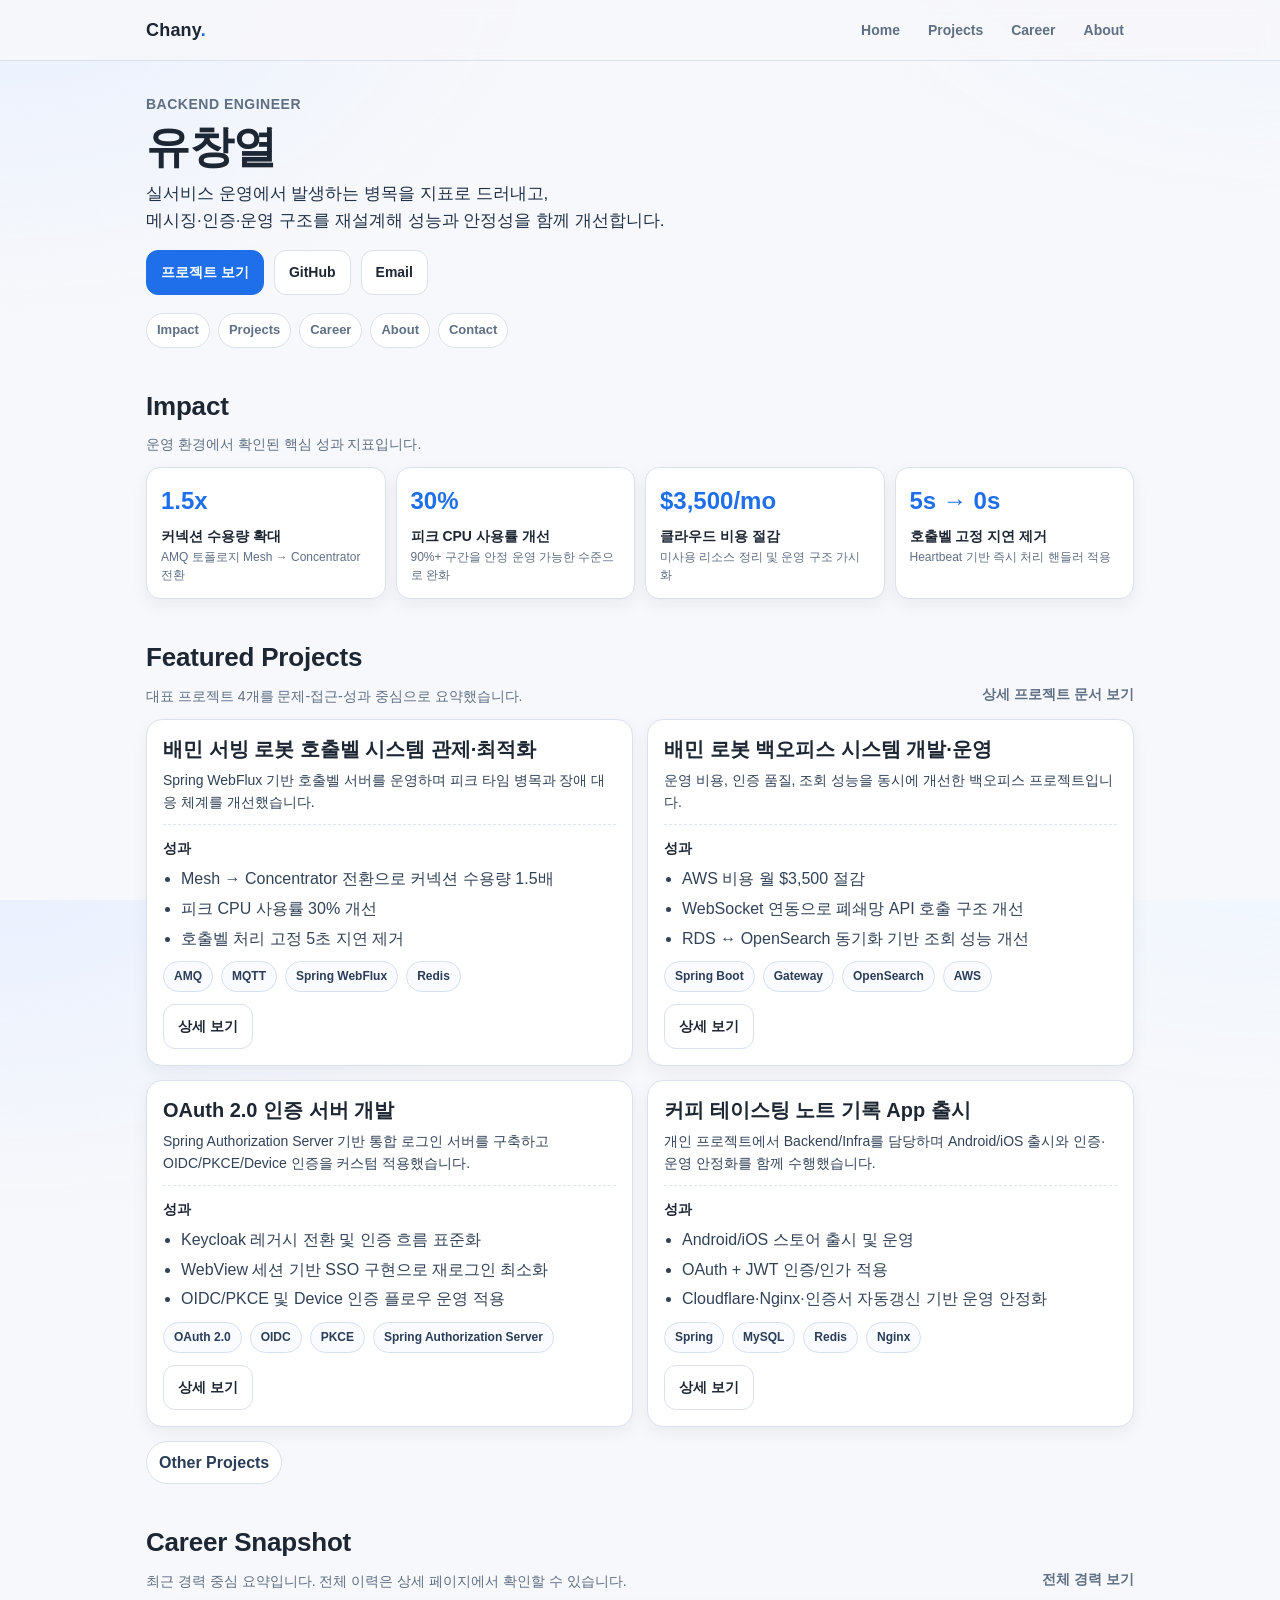
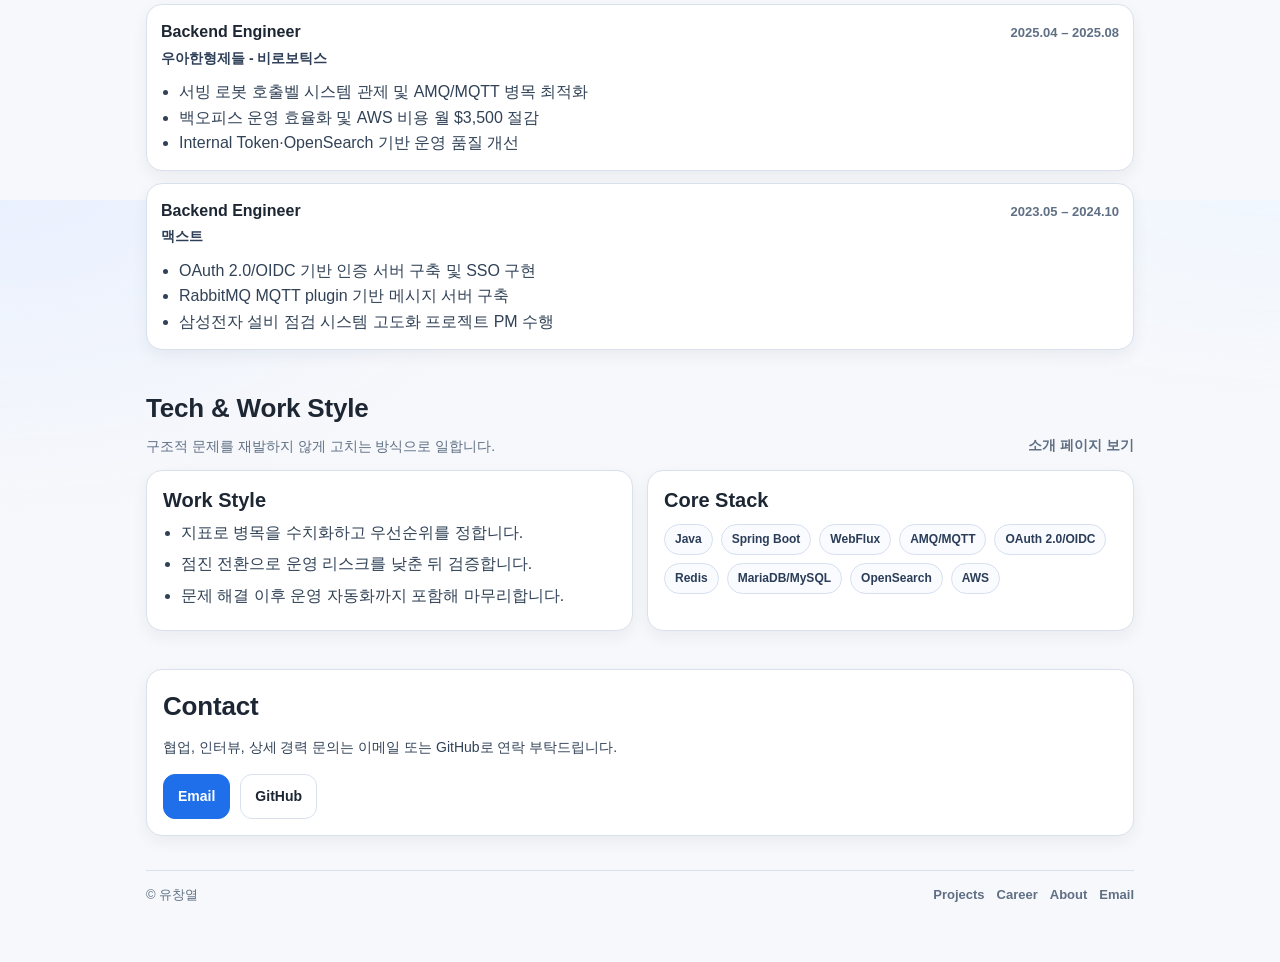
==== index.html @ 16d10b36 "fix: normalize about/career layout and remove resume buttons" ====
<!doctype html>
<html lang="ko">
<head>
  <meta charset="utf-8" />
  <meta name="viewport" content="width=device-width,initial-scale=1" />
  <title>유창열 | Backend Engineer 포트폴리오</title>
  <meta name="description" content="운영 지표 기반으로 병목을 제거하고 메시징(AMQ/MQTT), OAuth/OIDC 인증, 백오피스 운영 효율을 개선한 백엔드 엔지니어 유창열의 포트폴리오." />
  <link rel="canonical" href="https://inshakr2.github.io/" />
  <meta property="og:type" content="website" />
  <meta property="og:locale" content="ko_KR" />
  <meta property="og:title" content="유창열 | Backend Engineer 포트폴리오" />
  <meta property="og:description" content="문제-접근-성과 중심으로 정리한 백엔드 프로젝트와 경력 요약." />
  <meta property="og:url" content="https://inshakr2.github.io/" />
  <meta property="og:image" content="https://inshakr2.github.io/assets/og/cover.svg" />
  <meta name="twitter:card" content="summary_large_image" />
  <meta name="twitter:title" content="유창열 | Backend Engineer 포트폴리오" />
  <meta name="twitter:description" content="운영 지표 기반 성능/안정성 개선 사례와 프로젝트 성과 요약" />
  <meta name="twitter:image" content="https://inshakr2.github.io/assets/og/cover.svg" />
  <link rel="stylesheet" href="/assets/style.css" />
  <script type="application/ld+json">
  {
    "@context": "https://schema.org",
    "@type": "Person",
    "name": "유창열",
    "jobTitle": "Backend Engineer",
    "url": "https://inshakr2.github.io/",
    "email": "mailto:inshakr2@gmail.com",
    "sameAs": [
      "https://github.com/inshakr2"
    ],
    "knowsAbout": [
      "Java",
      "Spring Boot",
      "AMQ",
      "MQTT",
      "OAuth 2.0",
      "OIDC",
      "Redis",
      "OpenSearch"
    ]
  }
  </script>
</head>
<body>
  <header class="nav">
    <div class="nav-inner">
      <div class="brand"><a href="/">Chany<span class="dot">.</span></a></div>
      <nav class="nav-links" aria-label="주요 메뉴">
        <a data-nav href="/">Home</a>
        <a data-nav href="/projects/">Projects</a>
        <a data-nav href="/career/">Career</a>
        <a data-nav href="/about/">About</a>
      </nav>
    </div>
  </header>

  <main class="container">
    <section class="hero" aria-labelledby="hero-title">
      <p class="kicker">Backend Engineer</p>
      <h1 id="hero-title">유창열</h1>
      <p class="lead">
        실서비스 운영에서 발생하는 병목을 지표로 드러내고,<br class="hero-break" />
        메시징·인증·운영 구조를 재설계해 성능과 안정성을 함께 개선합니다.
      </p>

      <div class="actions">
        <a class="btn primary" href="#projects">프로젝트 보기</a>
        <a class="btn" href="https://github.com/inshakr2" target="_blank" rel="noreferrer">GitHub</a>
        <a class="btn" href="mailto:inshakr2@gmail.com">Email</a>
      </div>

      <nav class="section-nav" aria-label="홈 섹션 이동">
        <a data-section-link href="#impact">Impact</a>
        <a data-section-link href="#projects">Projects</a>
        <a data-section-link href="#career">Career</a>
        <a data-section-link href="#about">About</a>
        <a data-section-link href="#contact">Contact</a>
      </nav>
    </section>

    <section class="section" id="impact" data-section>
      <div class="section-head">
        <div>
          <h2>Impact</h2>
          <p class="sub">운영 환경에서 확인된 핵심 성과 지표입니다.</p>
        </div>
      </div>
      <div class="impact-grid">
        <article class="impact-card">
          <p class="metric">1.5x</p>
          <p class="label">커넥션 수용량 확대</p>
          <p class="desc">AMQ 토폴로지 Mesh → Concentrator 전환</p>
        </article>
        <article class="impact-card">
          <p class="metric">30%</p>
          <p class="label">피크 CPU 사용률 개선</p>
          <p class="desc">90%+ 구간을 안정 운영 가능한 수준으로 완화</p>
        </article>
        <article class="impact-card">
          <p class="metric">$3,500/mo</p>
          <p class="label">클라우드 비용 절감</p>
          <p class="desc">미사용 리소스 정리 및 운영 구조 가시화</p>
        </article>
        <article class="impact-card">
          <p class="metric">5s → 0s</p>
          <p class="label">호출벨 고정 지연 제거</p>
          <p class="desc">Heartbeat 기반 즉시 처리 핸들러 적용</p>
        </article>
      </div>
    </section>

    <section class="section" id="projects" data-section>
      <div class="section-head">
        <div>
          <h2>Featured Projects</h2>
          <p class="sub">대표 프로젝트 4개를 문제-접근-성과 중심으로 요약했습니다.</p>
        </div>
        <div class="more"><a href="/projects/">상세 프로젝트 문서 보기</a></div>
      </div>

      <div class="grid">
        <article class="card">
          <h3>배민 서빙 로봇 호출벨 시스템 관제·최적화</h3>
          <p>Spring WebFlux 기반 호출벨 서버를 운영하며 피크 타임 병목과 장애 대응 체계를 개선했습니다.</p>
          <div class="kpi">
            <b>성과</b>
            <ul>
              <li>Mesh → Concentrator 전환으로 커넥션 수용량 1.5배</li>
              <li>피크 CPU 사용률 30% 개선</li>
              <li>호출벨 처리 고정 5초 지연 제거</li>
            </ul>
          </div>
          <div class="meta">
            <span class="tag">AMQ</span><span class="tag">MQTT</span><span class="tag">Spring WebFlux</span><span class="tag">Redis</span>
          </div>
          <div class="actions compact">
            <a class="btn" href="/projects/#br-ra">상세 보기</a>
          </div>
        </article>

        <article class="card">
          <h3>배민 로봇 백오피스 시스템 개발·운영</h3>
          <p>운영 비용, 인증 품질, 조회 성능을 동시에 개선한 백오피스 프로젝트입니다.</p>
          <div class="kpi">
            <b>성과</b>
            <ul>
              <li>AWS 비용 월 $3,500 절감</li>
              <li>WebSocket 연동으로 폐쇄망 API 호출 구조 개선</li>
              <li>RDS ↔ OpenSearch 동기화 기반 조회 성능 개선</li>
            </ul>
          </div>
          <div class="meta">
            <span class="tag">Spring Boot</span><span class="tag">Gateway</span><span class="tag">OpenSearch</span><span class="tag">AWS</span>
          </div>
          <div class="actions compact">
            <a class="btn" href="/projects/#br-b-portal">상세 보기</a>
          </div>
        </article>

        <article class="card">
          <h3>OAuth 2.0 인증 서버 개발</h3>
          <p>Spring Authorization Server 기반 통합 로그인 서버를 구축하고 OIDC/PKCE/Device 인증을 커스텀 적용했습니다.</p>
          <div class="kpi">
            <b>성과</b>
            <ul>
              <li>Keycloak 레거시 전환 및 인증 흐름 표준화</li>
              <li>WebView 세션 기반 SSO 구현으로 재로그인 최소화</li>
              <li>OIDC/PKCE 및 Device 인증 플로우 운영 적용</li>
            </ul>
          </div>
          <div class="meta">
            <span class="tag">OAuth 2.0</span><span class="tag">OIDC</span><span class="tag">PKCE</span><span class="tag">Spring Authorization Server</span>
          </div>
          <div class="actions compact">
            <a class="btn" href="/projects/#oauth-server">상세 보기</a>
          </div>
        </article>

        <article class="card">
          <h3>커피 테이스팅 노트 기록 App 출시</h3>
          <p>개인 프로젝트에서 Backend/Infra를 담당하며 Android/iOS 출시와 인증·운영 안정화를 함께 수행했습니다.</p>
          <div class="kpi">
            <b>성과</b>
            <ul>
              <li>Android/iOS 스토어 출시 및 운영</li>
              <li>OAuth + JWT 인증/인가 적용</li>
              <li>Cloudflare·Nginx·인증서 자동갱신 기반 운영 안정화</li>
            </ul>
          </div>
          <div class="meta">
            <span class="tag">Spring</span><span class="tag">MySQL</span><span class="tag">Redis</span><span class="tag">Nginx</span>
          </div>
          <div class="actions compact">
            <a class="btn" href="/projects/#beanchive">상세 보기</a>
          </div>
        </article>
      </div>

      <details class="fold" id="other-projects">
        <summary>Other Projects</summary>
        <div class="fold-content">
          <article class="card compact-card">
            <h3>청소로봇 원격제어 시스템 PoC</h3>
            <p>로봇 연동과 실시간 HeartBeat 수신 구조를 포함한 원격 제어 MVP를 구축했습니다.</p>
            <div class="meta">
              <span class="tag">Spring Boot</span><span class="tag">WebSocket</span><span class="tag">WebClient</span><span class="tag">Redis</span>
            </div>
            <div class="actions compact">
              <a class="btn" href="/projects/#cleanbot-poc">상세 보기</a>
            </div>
          </article>

          <article class="card compact-card">
            <h3>메세지 서버 구축</h3>
            <p>RabbitMQ MQTT plugin 기반 채팅·알람 서버를 구축하고 Connection/권한 관리 체계를 설계했습니다.</p>
            <div class="meta">
              <span class="tag">RabbitMQ</span><span class="tag">MQTT</span><span class="tag">Spring Modulith</span><span class="tag">Redis</span>
            </div>
            <div class="actions compact">
              <a class="btn" href="/projects/#message-server">상세 보기</a>
            </div>
          </article>

          <article class="card compact-card">
            <h3>삼성전자 설비 점검 시스템 고도화</h3>
            <p>개발 PM 역할로 일정/요구사항/DB 성능 개선을 주도하며 트리 조회 성능을 10초에서 1초로 개선했습니다.</p>
            <div class="meta">
              <span class="tag">Java</span><span class="tag">Oracle</span><span class="tag">MyBatis</span><span class="tag">JSON-RPC</span>
            </div>
            <div class="actions compact">
              <a class="btn" href="/projects/#samsung-si">상세 보기</a>
            </div>
          </article>

          <article class="card compact-card">
            <h3>신한AI 비정형 데이터 분석 시스템 운영</h3>
            <p>Java/Python 배치 운영 안정화로 장애율을 90% 이상 낮추고 모니터링 자동화를 구축했습니다.</p>
            <div class="meta">
              <span class="tag">Spring</span><span class="tag">Jenkins</span><span class="tag">Impala</span><span class="tag">Hadoop</span>
            </div>
            <div class="actions compact">
              <a class="btn" href="/projects/#shinhan-ai">상세 보기</a>
            </div>
          </article>

          <article class="card compact-card">
            <h3>LG Energy Solution 사내 포탈 구축/고도화</h3>
            <p>비정형 데이터 파이프라인과 KoBERT 검증 자동화를 구축해 데이터 검증 공수를 80% 축소했습니다.</p>
            <div class="meta">
              <span class="tag">Spring</span><span class="tag">WEX</span><span class="tag">Python</span><span class="tag">KoBERT</span>
            </div>
            <div class="actions compact">
              <a class="btn" href="/projects/#lg-portal">상세 보기</a>
            </div>
          </article>

        </div>
      </details>
    </section>

    <section class="section" id="career" data-section>
      <div class="section-head">
        <div>
          <h2>Career Snapshot</h2>
          <p class="sub">최근 경력 중심 요약입니다. 전체 이력은 상세 페이지에서 확인할 수 있습니다.</p>
        </div>
        <div class="more"><a href="/career/">전체 경력 보기</a></div>
      </div>

      <div class="timeline">
        <article class="item">
          <div class="top">
            <div class="title">Backend Engineer</div>
            <div class="when">2025.04 – 2025.08</div>
          </div>
          <div class="org">우아한형제들 - 비로보틱스</div>
          <ul>
            <li>서빙 로봇 호출벨 시스템 관제 및 AMQ/MQTT 병목 최적화</li>
            <li>백오피스 운영 효율화 및 AWS 비용 월 $3,500 절감</li>
            <li>Internal Token·OpenSearch 기반 운영 품질 개선</li>
          </ul>
        </article>

        <article class="item">
          <div class="top">
            <div class="title">Backend Engineer</div>
            <div class="when">2023.05 – 2024.10</div>
          </div>
          <div class="org">맥스트</div>
          <ul>
            <li>OAuth 2.0/OIDC 기반 인증 서버 구축 및 SSO 구현</li>
            <li>RabbitMQ MQTT plugin 기반 메시지 서버 구축</li>
            <li>삼성전자 설비 점검 시스템 고도화 프로젝트 PM 수행</li>
          </ul>
        </article>
      </div>
    </section>

    <section class="section" id="about" data-section>
      <div class="section-head">
        <div>
          <h2>Tech &amp; Work Style</h2>
          <p class="sub">구조적 문제를 재발하지 않게 고치는 방식으로 일합니다.</p>
        </div>
        <div class="more"><a href="/about/">소개 페이지 보기</a></div>
      </div>

      <div class="grid">
        <article class="card">
          <h3>Work Style</h3>
          <ul class="plain-list">
            <li>지표로 병목을 수치화하고 우선순위를 정합니다.</li>
            <li>점진 전환으로 운영 리스크를 낮춘 뒤 검증합니다.</li>
            <li>문제 해결 이후 운영 자동화까지 포함해 마무리합니다.</li>
          </ul>
        </article>
        <article class="card">
          <h3>Core Stack</h3>
          <div class="meta">
            <span class="tag">Java</span><span class="tag">Spring Boot</span><span class="tag">WebFlux</span>
            <span class="tag">AMQ/MQTT</span><span class="tag">OAuth 2.0/OIDC</span><span class="tag">Redis</span>
            <span class="tag">MariaDB/MySQL</span><span class="tag">OpenSearch</span><span class="tag">AWS</span>
          </div>
        </article>
      </div>
    </section>

    <section class="section" id="contact" data-section>
      <div class="card">
        <h2 style="margin:0 0 8px;">Contact</h2>
        <p class="sub">협업, 인터뷰, 상세 경력 문의는 이메일 또는 GitHub로 연락 부탁드립니다.</p>
        <div class="actions">
          <a class="btn primary" href="mailto:inshakr2@gmail.com">Email</a>
          <a class="btn" href="https://github.com/inshakr2" target="_blank" rel="noreferrer">GitHub</a>
        </div>
      </div>
    </section>

    <hr class="hr" />
    <footer class="footer">
      <div>© <span id="year"></span> 유창열</div>
      <div class="footer-links">
        <a href="/projects/">Projects</a>
        <a href="/career/">Career</a>
        <a href="/about/">About</a>
        <a href="mailto:inshakr2@gmail.com">Email</a>
      </div>
    </footer>
  </main>

  <script src="/assets/main.js"></script>
</body>
</html>
---- assets/style.css ----
:root{
  --bg:#f7f8fb;
  --bg-soft:#eef2f8;
  --panel:#ffffff;
  --text:#1d2633;
  --muted:#5f6f84;
  --line:#d9e1ec;
  --accent:#1f6feb;
  --accent-soft:#e8f0ff;
  --radius:16px;
  --max:1024px;
  --shadow:0 6px 16px rgba(19, 33, 68, 0.06);
}

*{box-sizing:border-box}
html,body{height:100%}
html{scroll-behavior:smooth}
body{
  margin:0;
  font-family:"SUIT Variable","Pretendard Variable","Noto Sans KR","Apple SD Gothic Neo","Malgun Gothic",sans-serif;
  color:var(--text);
  background:
    radial-gradient(900px 600px at 0% -5%, #e8f0ff 0, transparent 60%),
    radial-gradient(800px 500px at 100% -10%, #edf6ff 0, transparent 58%),
    var(--bg);
  line-height:1.6;
}

a{color:var(--accent);text-decoration:none}
a:hover{text-decoration:underline}
a:focus-visible,
button:focus-visible,
summary:focus-visible{
  outline:2px solid var(--accent);
  outline-offset:2px;
  border-radius:10px;
}

.container{
  max-width:var(--max);
  margin:0 auto;
  padding:24px 18px 56px;
}

.nav{
  position:sticky;
  top:0;
  z-index:30;
  background:rgba(247,248,251,0.88);
  backdrop-filter:blur(8px);
  border-bottom:1px solid var(--line);
}
.nav-inner{
  max-width:var(--max);
  margin:0 auto;
  padding:12px 18px;
  display:flex;
  align-items:center;
  justify-content:space-between;
  gap:12px;
}
.brand{
  font-weight:780;
  letter-spacing:0.2px;
  font-size:18px;
}
.brand a{color:var(--text);text-decoration:none}
.brand .dot{color:var(--accent)}

.nav-links{
  display:flex;
  gap:8px;
  flex-wrap:wrap;
}
.nav-links a{
  color:var(--muted);
  padding:7px 10px;
  border-radius:10px;
  font-weight:650;
  font-size:14px;
}
.nav-links a:hover,
.nav-links a.active,
.section-nav a.active{
  background:var(--accent-soft);
  color:var(--accent);
  text-decoration:none;
}

.hero{padding-top:8px}
.kicker{
  margin:0;
  color:var(--muted);
  font-size:14px;
  font-weight:700;
  text-transform:uppercase;
  letter-spacing:0.5px;
}
h1{
  margin:6px 0 8px;
  font-size:44px;
  line-height:1.14;
  letter-spacing:-0.4px;
}
.lead{
  margin:0;
  max-width:78ch;
  color:#223248;
  font-size:17px;
}
.hero-break{display:block}

.section-nav{
  margin-top:18px;
  display:flex;
  flex-wrap:wrap;
  gap:8px;
}
.section-nav a{
  font-size:13px;
  font-weight:650;
  color:var(--muted);
  background:#fff;
  border:1px solid var(--line);
  padding:6px 10px;
  border-radius:999px;
}
.section-nav a:hover{text-decoration:none}

.actions{
  margin-top:16px;
  display:flex;
  flex-wrap:wrap;
  gap:10px;
}
.actions.compact{margin-top:12px}
.btn{
  display:inline-flex;
  align-items:center;
  justify-content:center;
  gap:8px;
  padding:10px 14px;
  border:1px solid var(--line);
  border-radius:12px;
  background:#fff;
  color:var(--text);
  font-size:14px;
  font-weight:700;
  text-decoration:none;
}
.btn:hover{background:#f7fbff;text-decoration:none}
.btn.primary{
  background:var(--accent);
  border-color:var(--accent);
  color:#fff;
}
.btn.primary:hover{background:#165dcc}

.section{margin-top:38px}
.section-head{
  display:flex;
  align-items:flex-end;
  justify-content:space-between;
  gap:12px;
  margin-bottom:12px;
}
.top-gap{margin-top:8px}
.page-title{
  margin:0;
  font-size:34px;
  line-height:1.2;
}
.section h2{margin:0;font-size:26px;letter-spacing:-0.2px}
.sub{
  margin:6px 0 0;
  color:var(--muted);
  font-size:14px;
}
.more a{
  color:var(--muted);
  font-size:14px;
  font-weight:650;
}

.grid{
  display:grid;
  grid-template-columns:repeat(2,minmax(0,1fr));
  gap:14px;
}
.impact-grid{
  display:grid;
  grid-template-columns:repeat(4,minmax(0,1fr));
  gap:10px;
}
.impact-card{
  background:var(--panel);
  border:1px solid var(--line);
  border-radius:14px;
  padding:14px;
  box-shadow:var(--shadow);
}
.impact-card .metric{
  margin:0;
  color:var(--accent);
  font-size:24px;
  font-weight:800;
}
.impact-card .label{
  margin:4px 0 2px;
  font-size:14px;
  font-weight:700;
}
.impact-card .desc{
  margin:0;
  font-size:12px;
  color:var(--muted);
  line-height:1.45;
}

.card,
.item{
  background:var(--panel);
  border:1px solid var(--line);
  border-radius:var(--radius);
  box-shadow:var(--shadow);
}
.card{padding:16px}
.card.compact-card{margin-top:12px}
.card h3{margin:0 0 6px;font-size:20px;line-height:1.35}
.card p{margin:0 0 10px;color:#314257;font-size:14px}
.card h4{
  margin:14px 0 6px;
  font-size:14px;
  color:#25354a;
}
.card ul{
  margin:0;
  padding-left:18px;
  color:#314257;
}
.card li{margin:4px 0}

.meta{
  display:flex;
  flex-wrap:wrap;
  gap:8px;
  margin-top:10px;
}
.tag{
  border:1px solid #d6e0f0;
  border-radius:999px;
  padding:5px 10px;
  font-size:12px;
  font-weight:700;
  color:#2b3d58;
  background:#f9fbff;
}
.kpi{
  margin-top:10px;
  padding-top:10px;
  border-top:1px dashed #dde5f1;
}
.kpi b{font-size:14px}
.kpi ul{margin-top:6px;color:#314257}

.fold{
  margin-top:14px;
  border:none;
  background:transparent;
}
.fold > summary{
  list-style:none;
  cursor:pointer;
  font-weight:700;
  padding:8px 12px;
  display:inline-flex;
  align-items:center;
  border:1px solid var(--line);
  border-radius:999px;
  background:#fff;
  color:#2b3d58;
}
.fold > summary::-webkit-details-marker{display:none}
.fold-content{padding:8px 0 0}

.timeline{display:grid;gap:12px}
.item{padding:14px}
.item .top{
  display:flex;
  flex-wrap:wrap;
  justify-content:space-between;
  align-items:baseline;
  gap:8px;
}
.item .title{font-weight:750;font-size:16px}
.item .when{color:var(--muted);font-size:13px;font-weight:650}
.item .org{margin-top:2px;font-size:14px;font-weight:650;color:#2d3e56}
.item ul{margin:10px 0 0;padding-left:18px;color:#314257}
.reason{
  margin:12px 0 0;
  padding-top:10px;
  border-top:1px dashed #dde5f1;
  color:#3a4d69;
  font-size:13px;
}

.plain-list{margin:0;padding-left:18px;color:#314257}
.plain-list li{margin:6px 0}

.small{margin:0 0 8px;color:var(--muted);font-size:13px}

.hr{
  margin:34px 0 14px;
  border:none;
  border-top:1px solid var(--line);
}
.footer{
  display:flex;
  align-items:center;
  justify-content:space-between;
  flex-wrap:wrap;
  gap:10px;
  color:var(--muted);
  font-size:13px;
}
.footer-links{
  display:flex;
  flex-wrap:wrap;
  gap:12px;
}
.footer a{color:var(--muted);font-weight:650}
.footer a:hover{color:var(--accent);text-decoration:none}

@media (max-width: 1024px){
  .impact-grid{grid-template-columns:repeat(2,minmax(0,1fr))}
}

@media (max-width: 768px){
  .container{padding:20px 14px 44px}
  h1{font-size:36px}
  .page-title{font-size:30px}
  .section h2{font-size:24px}
  .grid{grid-template-columns:1fr}
  .section-head{align-items:flex-start;flex-direction:column}
  .hero-break{display:none}
}

@media (max-width: 360px){
  h1{font-size:31px}
  .btn{width:100%}
  .impact-grid{grid-template-columns:1fr}
}
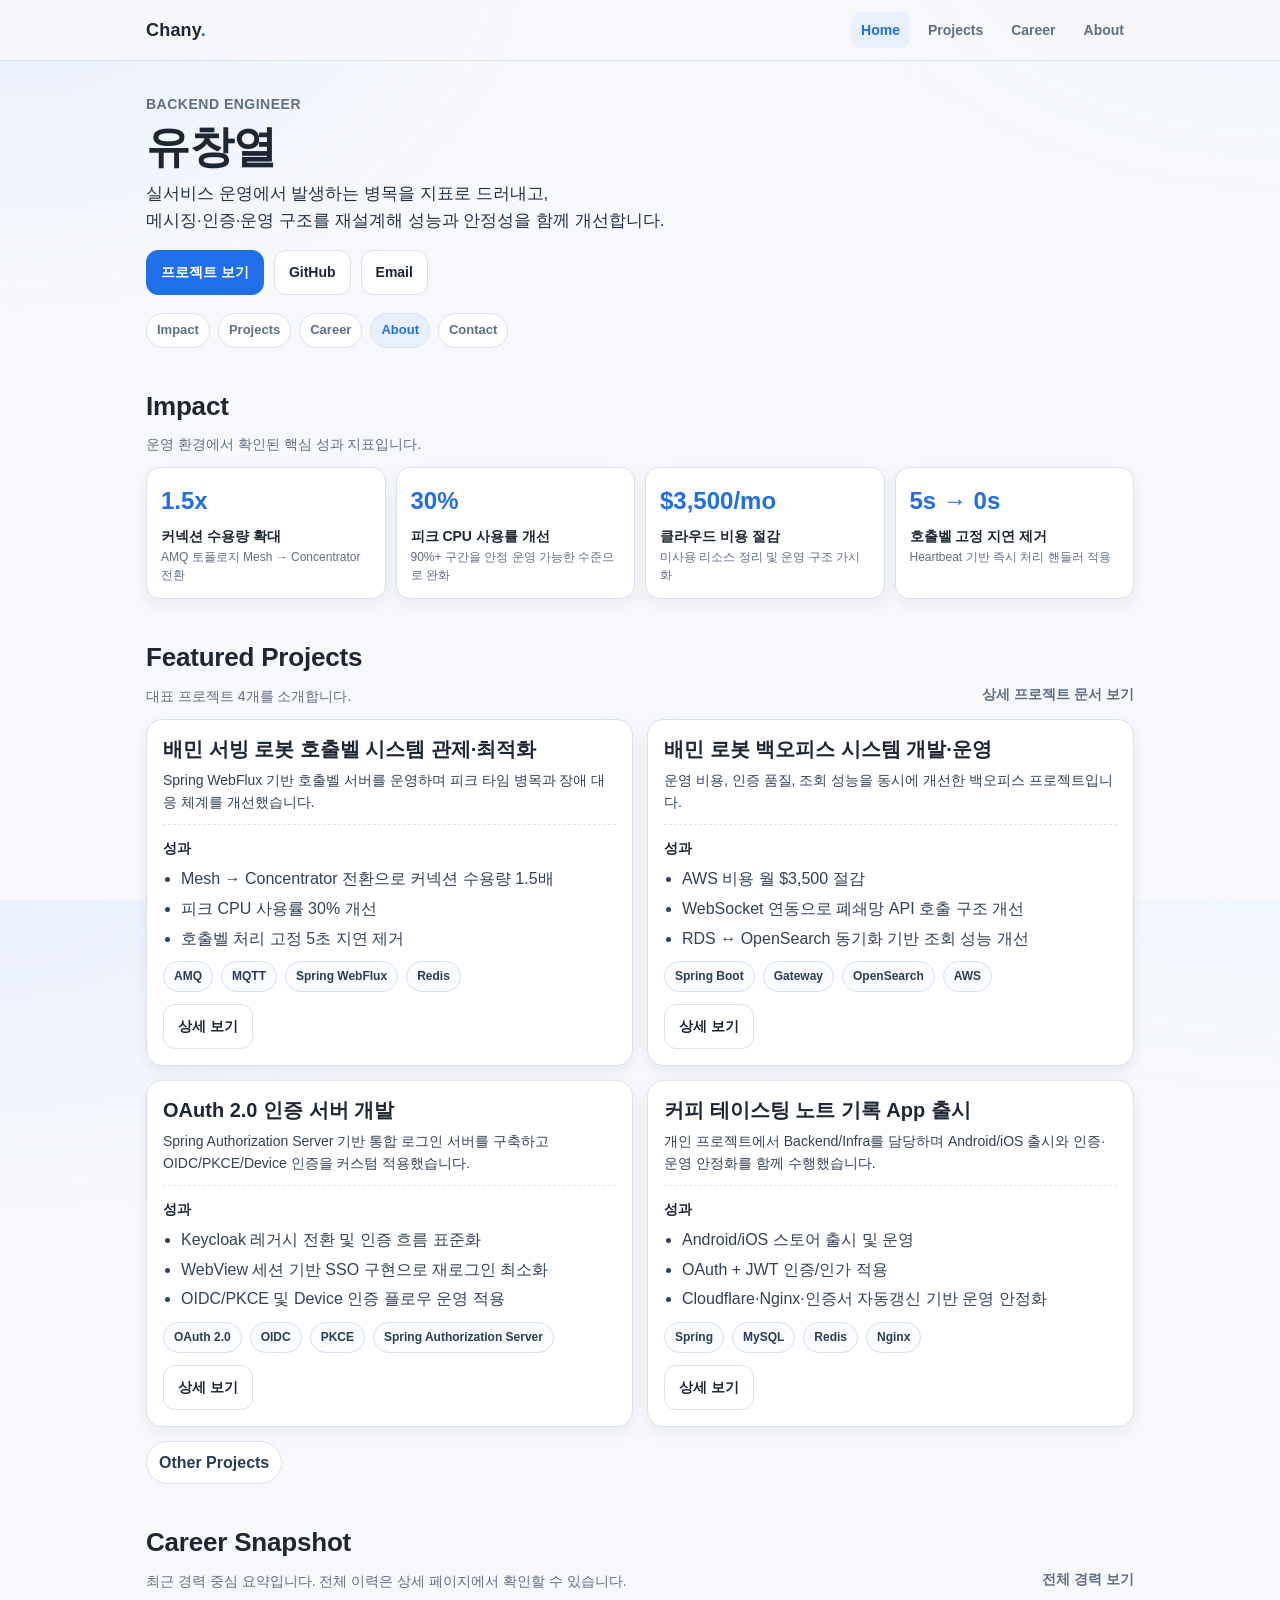
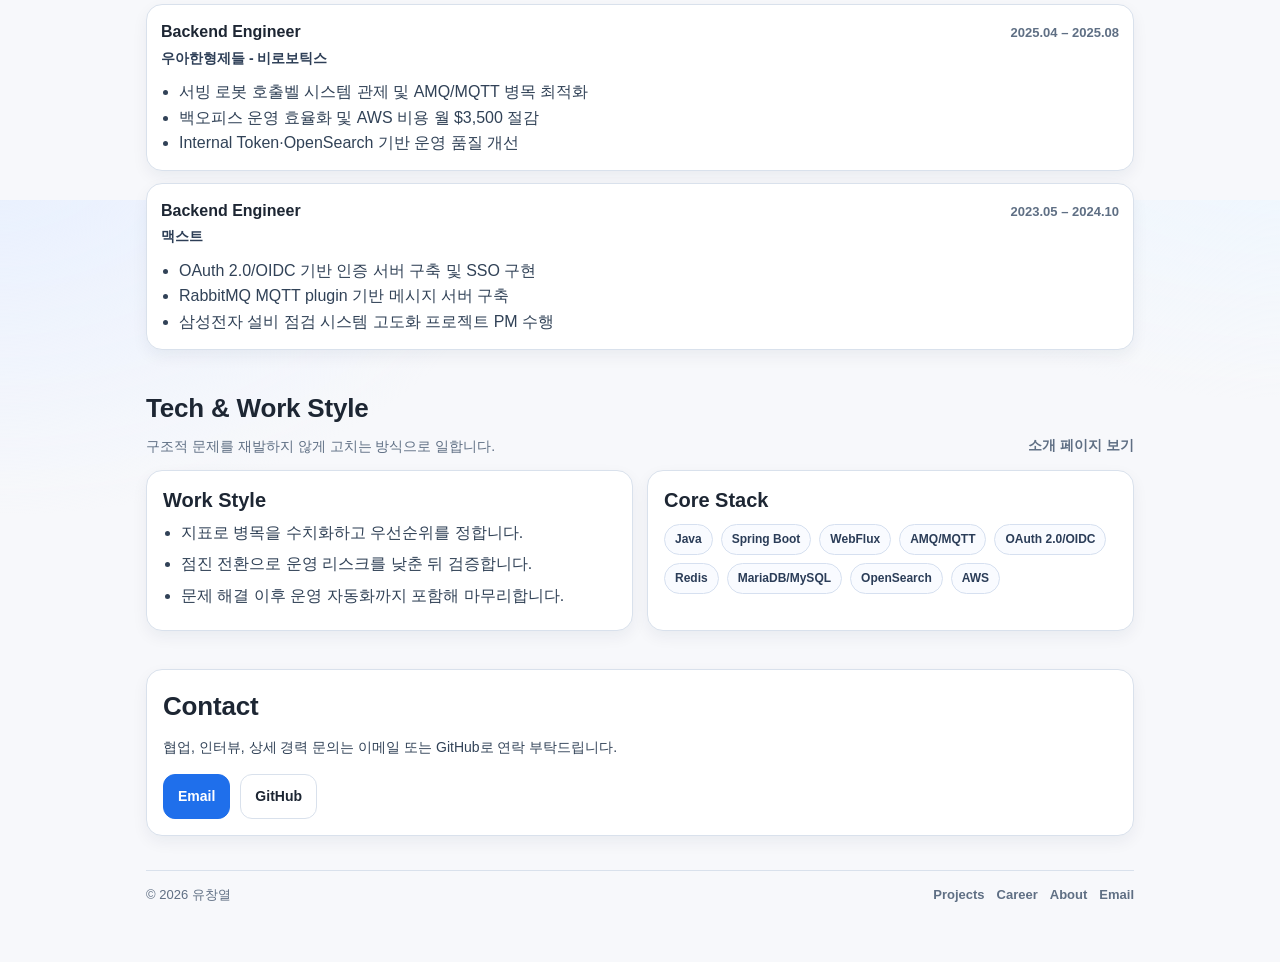
==== commit 4407d541: "fix: update section copy for home projects and career" ====
--- a/index.html
+++ b/index.html
@@ -113,7 +113,7 @@
       <div class="section-head">
         <div>
           <h2>Featured Projects</h2>
-          <p class="sub">대표 프로젝트 4개를 문제-접근-성과 중심으로 요약했습니다.</p>
+          <p class="sub">대표 프로젝트 4개를 소개합니다.</p>
         </div>
         <div class="more"><a href="/projects/">상세 프로젝트 문서 보기</a></div>
       </div>
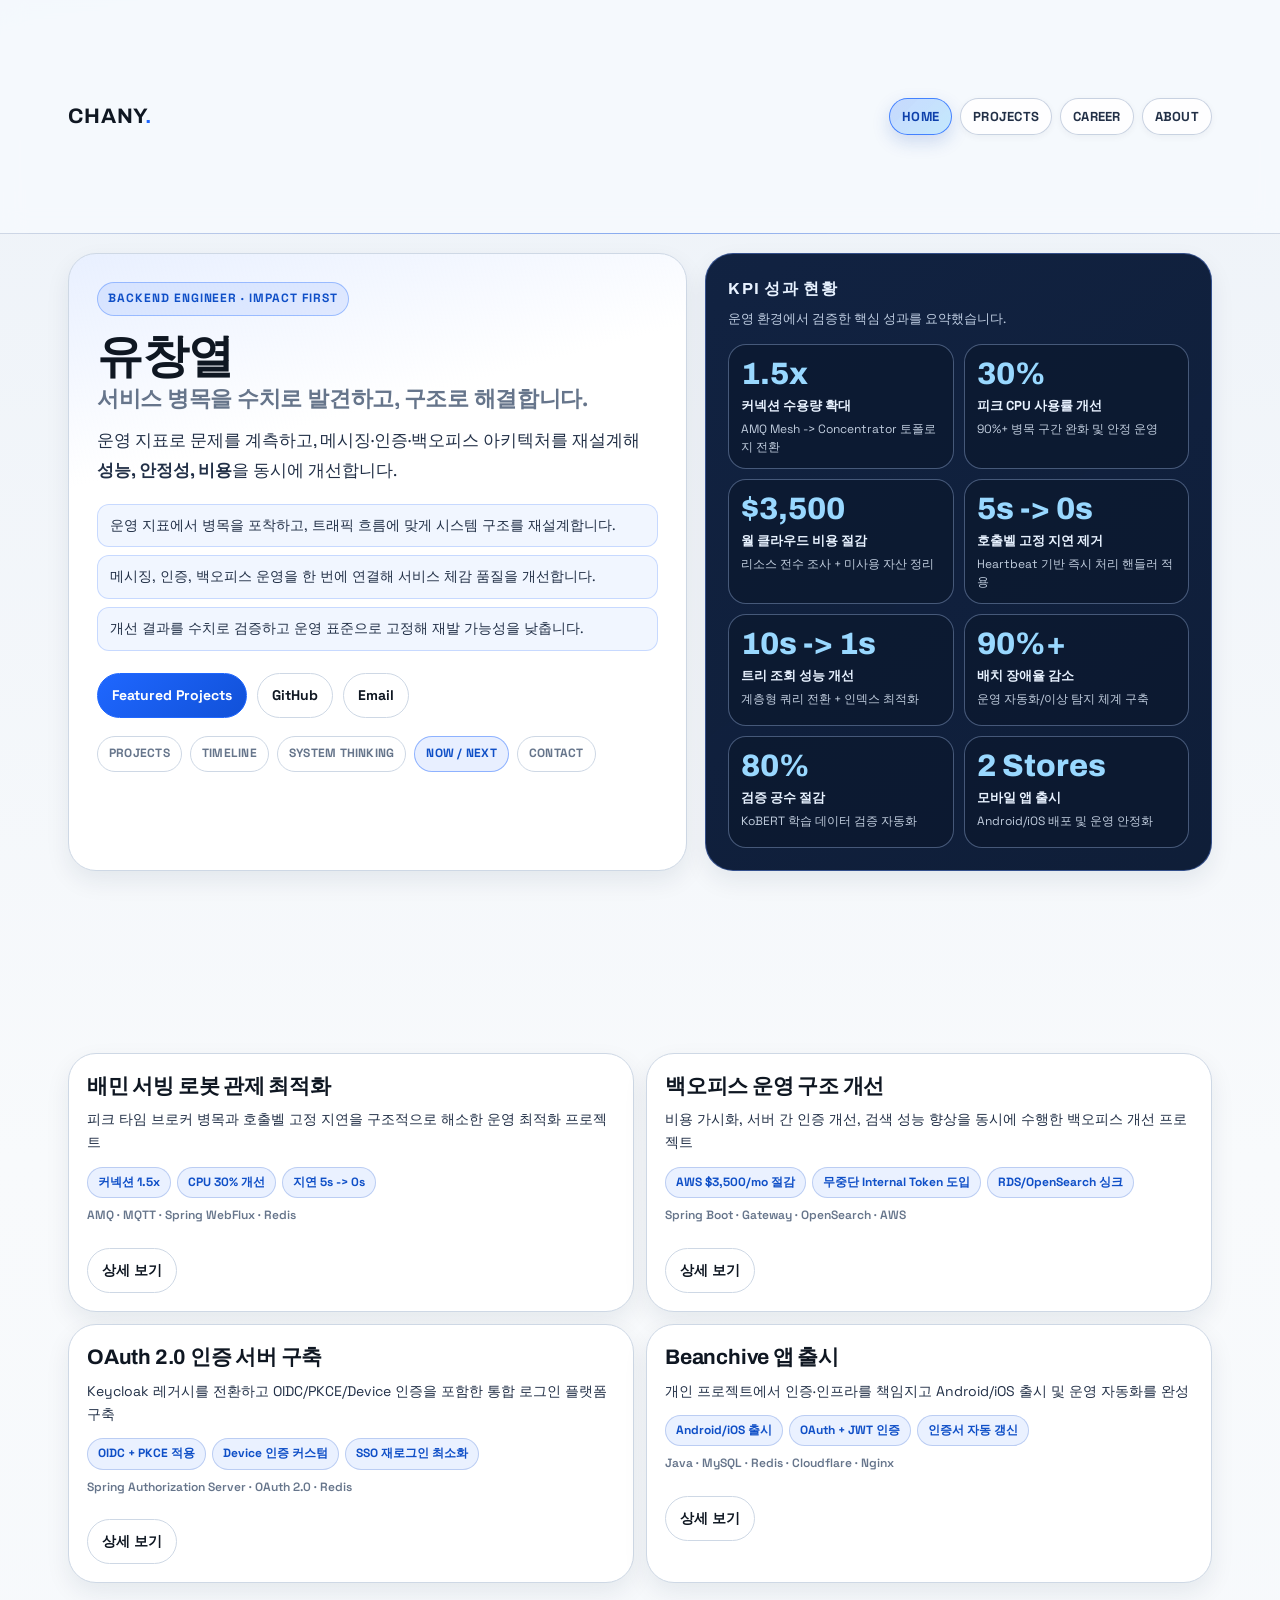
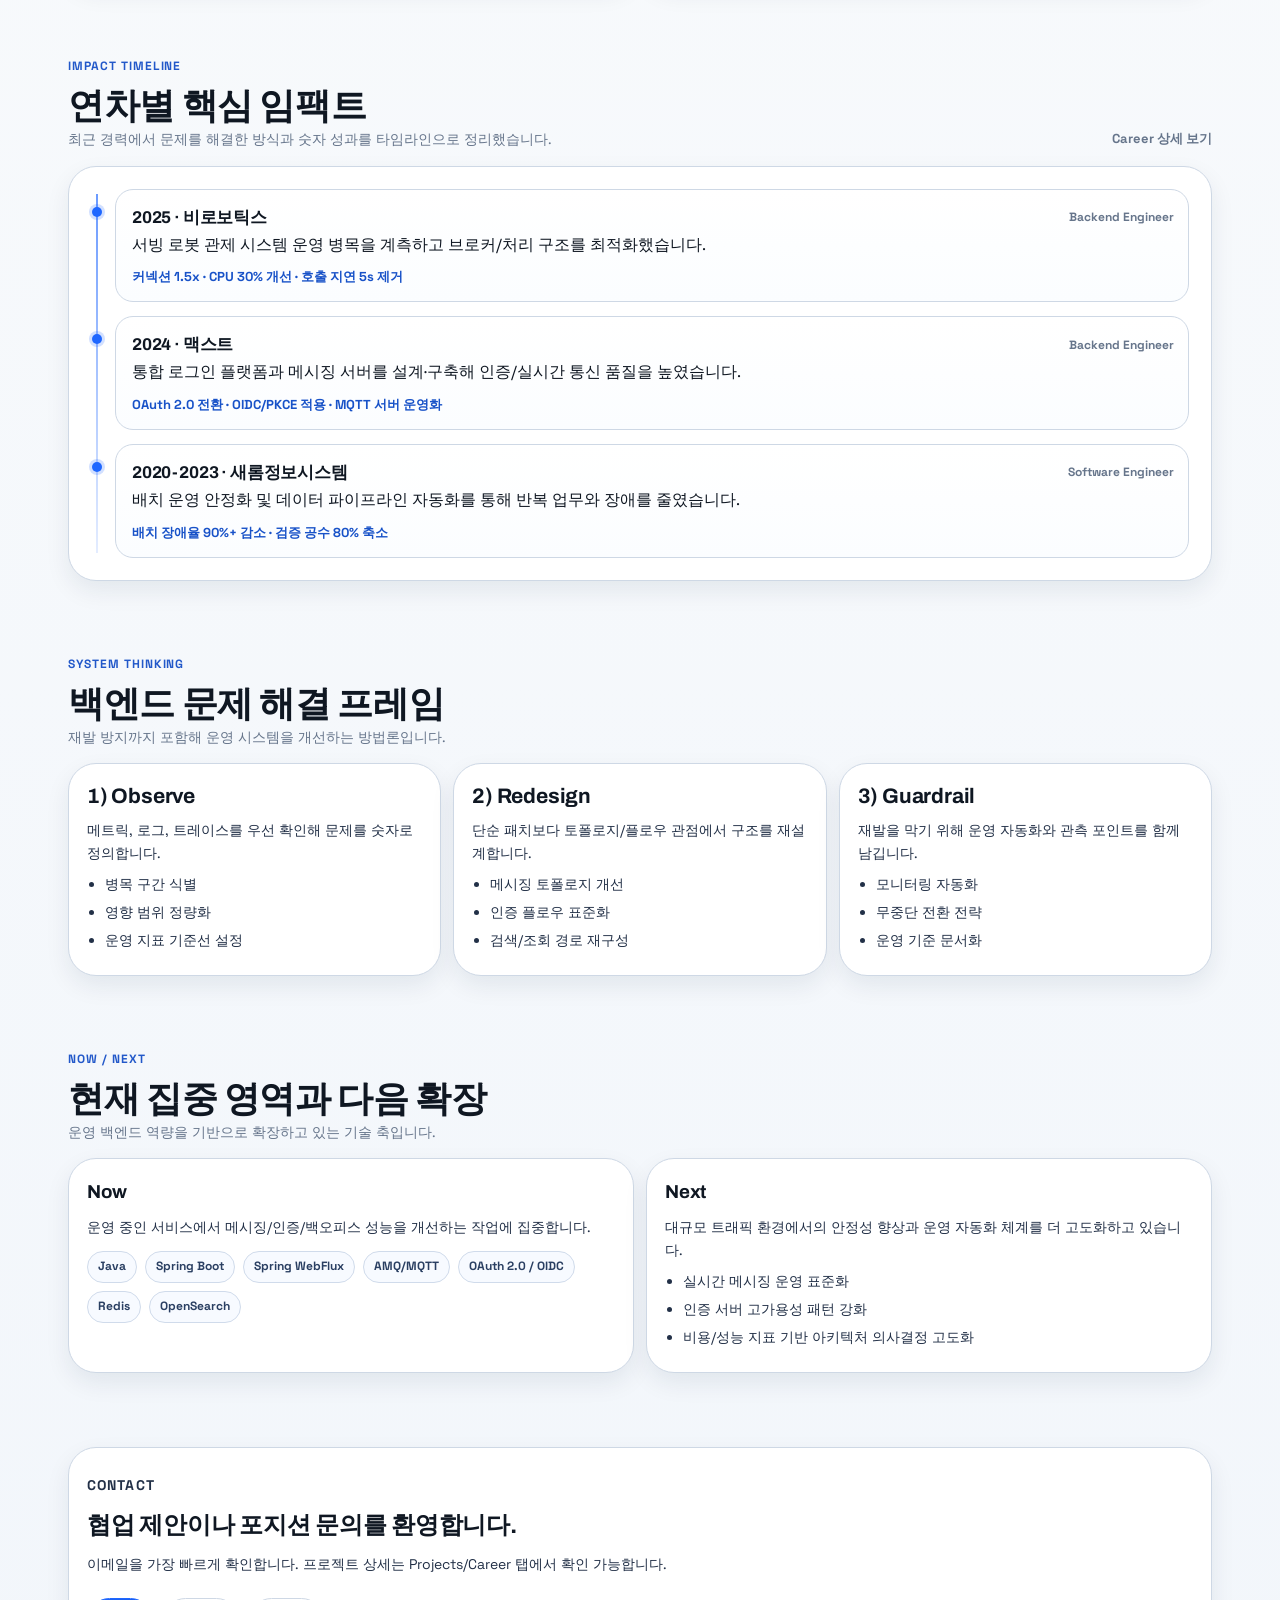
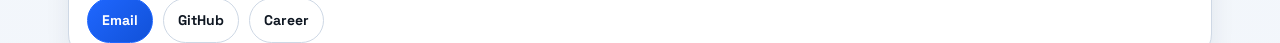
==== commit bd5a74a2: "feat: refine portfolio v2 visuals and expand KPI section" ====
--- a/index.html
+++ b/index.html
@@ -3,18 +3,18 @@
 <head>
   <meta charset="utf-8" />
   <meta name="viewport" content="width=device-width,initial-scale=1" />
-  <title>유창열 | Backend Engineer 포트폴리오</title>
-  <meta name="description" content="운영 지표 기반으로 병목을 제거하고 메시징(AMQ/MQTT), OAuth/OIDC 인증, 백오피스 운영 효율을 개선한 백엔드 엔지니어 유창열의 포트폴리오." />
+  <title>유창열 | Backend Engineer Portfolio</title>
+  <meta name="description" content="성과 지표 중심으로 병목 제거, 인증/메시징 구조 개선, 운영 효율 최적화를 수행한 백엔드 엔지니어 유창열의 포트폴리오." />
   <link rel="canonical" href="https://inshakr2.github.io/" />
   <meta property="og:type" content="website" />
   <meta property="og:locale" content="ko_KR" />
-  <meta property="og:title" content="유창열 | Backend Engineer 포트폴리오" />
-  <meta property="og:description" content="문제-접근-성과 중심으로 정리한 백엔드 프로젝트와 경력 요약." />
+  <meta property="og:title" content="유창열 | Backend Engineer Portfolio" />
+  <meta property="og:description" content="Problem-Action-Impact 중심의 백엔드 프로젝트와 경력 성과 요약" />
   <meta property="og:url" content="https://inshakr2.github.io/" />
   <meta property="og:image" content="https://inshakr2.github.io/assets/og/cover.svg" />
   <meta name="twitter:card" content="summary_large_image" />
-  <meta name="twitter:title" content="유창열 | Backend Engineer 포트폴리오" />
-  <meta name="twitter:description" content="운영 지표 기반 성능/안정성 개선 사례와 프로젝트 성과 요약" />
+  <meta name="twitter:title" content="유창열 | Backend Engineer Portfolio" />
+  <meta name="twitter:description" content="메시징/인증/운영 효율화 중심 백엔드 성과 포트폴리오" />
   <meta name="twitter:image" content="https://inshakr2.github.io/assets/og/cover.svg" />
   <link rel="stylesheet" href="/assets/style.css" />
   <script type="application/ld+json">
@@ -31,6 +31,7 @@
     "knowsAbout": [
       "Java",
       "Spring Boot",
+      "Spring WebFlux",
       "AMQ",
       "MQTT",
       "OAuth 2.0",
@@ -46,304 +47,290 @@
     <div class="nav-inner">
       <div class="brand"><a href="/">Chany<span class="dot">.</span></a></div>
       <nav class="nav-links" aria-label="주요 메뉴">
-        <a data-nav href="/">Home</a>
-        <a data-nav href="/projects/">Projects</a>
-        <a data-nav href="/career/">Career</a>
-        <a data-nav href="/about/">About</a>
+        <a data-nav="true" href="/">Home</a>
+        <a data-nav="true" href="/projects/">Projects</a>
+        <a data-nav="true" href="/career/">Career</a>
+        <a data-nav="true" href="/about/">About</a>
       </nav>
     </div>
   </header>
 
   <main class="container">
     <section class="hero" aria-labelledby="hero-title">
-      <p class="kicker">Backend Engineer</p>
-      <h1 id="hero-title">유창열</h1>
-      <p class="lead">
-        실서비스 운영에서 발생하는 병목을 지표로 드러내고,<br class="hero-break" />
-        메시징·인증·운영 구조를 재설계해 성능과 안정성을 함께 개선합니다.
-      </p>
-
-      <div class="actions">
-        <a class="btn primary" href="#projects">프로젝트 보기</a>
-        <a class="btn" href="https://github.com/inshakr2" target="_blank" rel="noreferrer">GitHub</a>
-        <a class="btn" href="mailto:inshakr2@gmail.com">Email</a>
-      </div>
-
-      <nav class="section-nav" aria-label="홈 섹션 이동">
-        <a data-section-link href="#impact">Impact</a>
-        <a data-section-link href="#projects">Projects</a>
-        <a data-section-link href="#career">Career</a>
-        <a data-section-link href="#about">About</a>
-        <a data-section-link href="#contact">Contact</a>
-      </nav>
-    </section>
-
-    <section class="section" id="impact" data-section>
-      <div class="section-head">
+      <article class="hero-main" data-animate="left">
+        <p class="kicker">Backend Engineer · Impact First</p>
+        <h1 id="hero-title" class="hero-title">유창열
+          <span>서비스 병목을 수치로 발견하고, 구조로 해결합니다.</span>
+        </h1>
+        <p class="hero-lead">
+          운영 지표로 문제를 계측하고, 메시징·인증·백오피스 아키텍처를 재설계해
+          <b>성능, 안정성, 비용</b>을 동시에 개선합니다.
+        </p>
+        <div class="hero-points" aria-label="핵심 소개">
+          <p class="hero-point">운영 지표에서 병목을 포착하고, 트래픽 흐름에 맞게 시스템 구조를 재설계합니다.</p>
+          <p class="hero-point">메시징, 인증, 백오피스 운영을 한 번에 연결해 서비스 체감 품질을 개선합니다.</p>
+          <p class="hero-point">개선 결과를 수치로 검증하고 운영 표준으로 고정해 재발 가능성을 낮춥니다.</p>
+        </div>
+
+        <div class="actions">
+          <a class="btn primary" href="#featured-projects">Featured Projects</a>
+          <a class="btn" href="https://github.com/inshakr2" target="_blank" rel="noreferrer">GitHub</a>
+          <a class="btn" href="mailto:inshakr2@gmail.com">Email</a>
+        </div>
+
+        <nav class="section-jump" aria-label="홈 섹션 이동">
+          <a data-section-link="true" href="#featured-projects">Projects</a>
+          <a data-section-link="true" href="#impact-timeline">Timeline</a>
+          <a data-section-link="true" href="#system-thinking">System Thinking</a>
+          <a data-section-link="true" href="#now-next">Now / Next</a>
+          <a data-section-link="true" href="#contact">Contact</a>
+        </nav>
+      </article>
+
+      <aside class="command-center" id="impact-dashboard" aria-label="핵심 성과 지표" data-animate="right">
+        <h2 class="command-title">KPI 성과 현황</h2>
+        <p class="command-sub">운영 환경에서 검증한 핵심 성과를 요약했습니다.</p>
+        <div class="command-grid">
+          <article class="kpi-card" data-kpi="true" data-animate="up">
+            <p class="kpi-value">1.5x</p>
+            <p class="kpi-label">커넥션 수용량 확대</p>
+            <p class="kpi-desc">AMQ Mesh -> Concentrator 토폴로지 전환</p>
+          </article>
+          <article class="kpi-card" data-kpi="true" data-animate="up">
+            <p class="kpi-value">30%</p>
+            <p class="kpi-label">피크 CPU 사용률 개선</p>
+            <p class="kpi-desc">90%+ 병목 구간 완화 및 안정 운영</p>
+          </article>
+          <article class="kpi-card" data-kpi="true" data-animate="up">
+            <p class="kpi-value">$3,500</p>
+            <p class="kpi-label">월 클라우드 비용 절감</p>
+            <p class="kpi-desc">리소스 전수 조사 + 미사용 자산 정리</p>
+          </article>
+          <article class="kpi-card" data-kpi="true" data-animate="up">
+            <p class="kpi-value">5s -> 0s</p>
+            <p class="kpi-label">호출벨 고정 지연 제거</p>
+            <p class="kpi-desc">Heartbeat 기반 즉시 처리 핸들러 적용</p>
+          </article>
+          <article class="kpi-card" data-kpi="true" data-animate="up">
+            <p class="kpi-value">10s -> 1s</p>
+            <p class="kpi-label">트리 조회 성능 개선</p>
+            <p class="kpi-desc">계층형 쿼리 전환 + 인덱스 최적화</p>
+          </article>
+          <article class="kpi-card" data-kpi="true" data-animate="up">
+            <p class="kpi-value">90%+</p>
+            <p class="kpi-label">배치 장애율 감소</p>
+            <p class="kpi-desc">운영 자동화/이상 탐지 체계 구축</p>
+          </article>
+          <article class="kpi-card" data-kpi="true" data-animate="up">
+            <p class="kpi-value">80%</p>
+            <p class="kpi-label">검증 공수 절감</p>
+            <p class="kpi-desc">KoBERT 학습 데이터 검증 자동화</p>
+          </article>
+          <article class="kpi-card" data-kpi="true" data-animate="up">
+            <p class="kpi-value">2 Stores</p>
+            <p class="kpi-label">모바일 앱 출시</p>
+            <p class="kpi-desc">Android/iOS 배포 및 운영 안정화</p>
+          </article>
+        </div>
+      </aside>
+    </section>
+
+    <span id="projects" class="anchor-target" aria-hidden="true"></span>
+    <section class="section" id="featured-projects" data-section="true">
+      <div class="section-head" data-animate="up">
         <div>
-          <h2>Impact</h2>
-          <p class="sub">운영 환경에서 확인된 핵심 성과 지표입니다.</p>
-        </div>
-      </div>
-      <div class="impact-grid">
-        <article class="impact-card">
-          <p class="metric">1.5x</p>
-          <p class="label">커넥션 수용량 확대</p>
-          <p class="desc">AMQ 토폴로지 Mesh → Concentrator 전환</p>
-        </article>
-        <article class="impact-card">
-          <p class="metric">30%</p>
-          <p class="label">피크 CPU 사용률 개선</p>
-          <p class="desc">90%+ 구간을 안정 운영 가능한 수준으로 완화</p>
-        </article>
-        <article class="impact-card">
-          <p class="metric">$3,500/mo</p>
-          <p class="label">클라우드 비용 절감</p>
-          <p class="desc">미사용 리소스 정리 및 운영 구조 가시화</p>
-        </article>
-        <article class="impact-card">
-          <p class="metric">5s → 0s</p>
-          <p class="label">호출벨 고정 지연 제거</p>
-          <p class="desc">Heartbeat 기반 즉시 처리 핸들러 적용</p>
-        </article>
-      </div>
-    </section>
-
-    <section class="section" id="projects" data-section>
-      <div class="section-head">
+          <p class="section-label">Featured Case Studies</p>
+          <h2>핵심 프로젝트 4선</h2>
+          <p class="sub">문제-액션-성과가 명확한 프로젝트를 우선 배치했습니다.</p>
+        </div>
+        <div class="more"><a href="/projects/">전체 9개 프로젝트 보기</a></div>
+      </div>
+
+      <div class="grid-2">
+        <article class="case-card" data-animate="up">
+          <h3 class="case-title">배민 서빙 로봇 관제 최적화</h3>
+          <p class="case-summary">피크 타임 브로커 병목과 호출벨 고정 지연을 구조적으로 해소한 운영 최적화 프로젝트</p>
+          <div class="metric-strip">
+            <span class="metric-pill">커넥션 1.5x</span>
+            <span class="metric-pill">CPU 30% 개선</span>
+            <span class="metric-pill">지연 5s -> 0s</span>
+          </div>
+          <p class="case-meta">AMQ · MQTT · Spring WebFlux · Redis</p>
+          <div class="actions"><a class="btn" href="/projects/#br-ra">상세 보기</a></div>
+        </article>
+
+        <article class="case-card" data-animate="up">
+          <h3 class="case-title">백오피스 운영 구조 개선</h3>
+          <p class="case-summary">비용 가시화, 서버 간 인증 개선, 검색 성능 향상을 동시에 수행한 백오피스 개선 프로젝트</p>
+          <div class="metric-strip">
+            <span class="metric-pill">AWS $3,500/mo 절감</span>
+            <span class="metric-pill">무중단 Internal Token 도입</span>
+            <span class="metric-pill">RDS/OpenSearch 싱크</span>
+          </div>
+          <p class="case-meta">Spring Boot · Gateway · OpenSearch · AWS</p>
+          <div class="actions"><a class="btn" href="/projects/#br-b-portal">상세 보기</a></div>
+        </article>
+
+        <article class="case-card" data-animate="up">
+          <h3 class="case-title">OAuth 2.0 인증 서버 구축</h3>
+          <p class="case-summary">Keycloak 레거시를 전환하고 OIDC/PKCE/Device 인증을 포함한 통합 로그인 플랫폼 구축</p>
+          <div class="metric-strip">
+            <span class="metric-pill">OIDC + PKCE 적용</span>
+            <span class="metric-pill">Device 인증 커스텀</span>
+            <span class="metric-pill">SSO 재로그인 최소화</span>
+          </div>
+          <p class="case-meta">Spring Authorization Server · OAuth 2.0 · Redis</p>
+          <div class="actions"><a class="btn" href="/projects/#oauth-server">상세 보기</a></div>
+        </article>
+
+        <article class="case-card" data-animate="up">
+          <h3 class="case-title">Beanchive 앱 출시</h3>
+          <p class="case-summary">개인 프로젝트에서 인증·인프라를 책임지고 Android/iOS 출시 및 운영 자동화를 완성</p>
+          <div class="metric-strip">
+            <span class="metric-pill">Android/iOS 출시</span>
+            <span class="metric-pill">OAuth + JWT 인증</span>
+            <span class="metric-pill">인증서 자동 갱신</span>
+          </div>
+          <p class="case-meta">Java · MySQL · Redis · Cloudflare · Nginx</p>
+          <div class="actions"><a class="btn" href="/projects/#beanchive">상세 보기</a></div>
+        </article>
+      </div>
+    </section>
+
+    <span id="career" class="anchor-target" aria-hidden="true"></span>
+    <section class="section" id="impact-timeline" data-section="true">
+      <div class="section-head" data-animate="up">
         <div>
-          <h2>Featured Projects</h2>
-          <p class="sub">대표 프로젝트 4개를 소개합니다.</p>
-        </div>
-        <div class="more"><a href="/projects/">상세 프로젝트 문서 보기</a></div>
-      </div>
-
-      <div class="grid">
-        <article class="card">
-          <h3>배민 서빙 로봇 호출벨 시스템 관제·최적화</h3>
-          <p>Spring WebFlux 기반 호출벨 서버를 운영하며 피크 타임 병목과 장애 대응 체계를 개선했습니다.</p>
-          <div class="kpi">
-            <b>성과</b>
-            <ul>
-              <li>Mesh → Concentrator 전환으로 커넥션 수용량 1.5배</li>
-              <li>피크 CPU 사용률 30% 개선</li>
-              <li>호출벨 처리 고정 5초 지연 제거</li>
-            </ul>
-          </div>
-          <div class="meta">
-            <span class="tag">AMQ</span><span class="tag">MQTT</span><span class="tag">Spring WebFlux</span><span class="tag">Redis</span>
-          </div>
-          <div class="actions compact">
-            <a class="btn" href="/projects/#br-ra">상세 보기</a>
-          </div>
-        </article>
-
-        <article class="card">
-          <h3>배민 로봇 백오피스 시스템 개발·운영</h3>
-          <p>운영 비용, 인증 품질, 조회 성능을 동시에 개선한 백오피스 프로젝트입니다.</p>
-          <div class="kpi">
-            <b>성과</b>
-            <ul>
-              <li>AWS 비용 월 $3,500 절감</li>
-              <li>WebSocket 연동으로 폐쇄망 API 호출 구조 개선</li>
-              <li>RDS ↔ OpenSearch 동기화 기반 조회 성능 개선</li>
-            </ul>
-          </div>
-          <div class="meta">
-            <span class="tag">Spring Boot</span><span class="tag">Gateway</span><span class="tag">OpenSearch</span><span class="tag">AWS</span>
-          </div>
-          <div class="actions compact">
-            <a class="btn" href="/projects/#br-b-portal">상세 보기</a>
-          </div>
-        </article>
-
-        <article class="card">
-          <h3>OAuth 2.0 인증 서버 개발</h3>
-          <p>Spring Authorization Server 기반 통합 로그인 서버를 구축하고 OIDC/PKCE/Device 인증을 커스텀 적용했습니다.</p>
-          <div class="kpi">
-            <b>성과</b>
-            <ul>
-              <li>Keycloak 레거시 전환 및 인증 흐름 표준화</li>
-              <li>WebView 세션 기반 SSO 구현으로 재로그인 최소화</li>
-              <li>OIDC/PKCE 및 Device 인증 플로우 운영 적용</li>
-            </ul>
-          </div>
-          <div class="meta">
-            <span class="tag">OAuth 2.0</span><span class="tag">OIDC</span><span class="tag">PKCE</span><span class="tag">Spring Authorization Server</span>
-          </div>
-          <div class="actions compact">
-            <a class="btn" href="/projects/#oauth-server">상세 보기</a>
-          </div>
-        </article>
-
-        <article class="card">
-          <h3>커피 테이스팅 노트 기록 App 출시</h3>
-          <p>개인 프로젝트에서 Backend/Infra를 담당하며 Android/iOS 출시와 인증·운영 안정화를 함께 수행했습니다.</p>
-          <div class="kpi">
-            <b>성과</b>
-            <ul>
-              <li>Android/iOS 스토어 출시 및 운영</li>
-              <li>OAuth + JWT 인증/인가 적용</li>
-              <li>Cloudflare·Nginx·인증서 자동갱신 기반 운영 안정화</li>
-            </ul>
-          </div>
-          <div class="meta">
-            <span class="tag">Spring</span><span class="tag">MySQL</span><span class="tag">Redis</span><span class="tag">Nginx</span>
-          </div>
-          <div class="actions compact">
-            <a class="btn" href="/projects/#beanchive">상세 보기</a>
-          </div>
-        </article>
-      </div>
-
-      <details class="fold" id="other-projects">
-        <summary>Other Projects</summary>
-        <div class="fold-content">
-          <article class="card compact-card">
-            <h3>청소로봇 원격제어 시스템 PoC</h3>
-            <p>로봇 연동과 실시간 HeartBeat 수신 구조를 포함한 원격 제어 MVP를 구축했습니다.</p>
-            <div class="meta">
-              <span class="tag">Spring Boot</span><span class="tag">WebSocket</span><span class="tag">WebClient</span><span class="tag">Redis</span>
+          <p class="section-label">Impact Timeline</p>
+          <h2>연차별 핵심 임팩트</h2>
+          <p class="sub">최근 경력에서 문제를 해결한 방식과 숫자 성과를 타임라인으로 정리했습니다.</p>
+        </div>
+        <div class="more"><a href="/career/">Career 상세 보기</a></div>
+      </div>
+      <div class="timeline-wrap" data-animate="up">
+        <ol class="timeline-list" data-timeline="home">
+          <li class="timeline-item">
+            <div class="timeline-title">
+              <h3>2025 · 비로보틱스</h3>
+              <span class="when">Backend Engineer</span>
             </div>
-            <div class="actions compact">
-              <a class="btn" href="/projects/#cleanbot-poc">상세 보기</a>
+            <p>서빙 로봇 관제 시스템 운영 병목을 계측하고 브로커/처리 구조를 최적화했습니다.</p>
+            <p class="timeline-impact">커넥션 1.5x · CPU 30% 개선 · 호출 지연 5s 제거</p>
+          </li>
+          <li class="timeline-item">
+            <div class="timeline-title">
+              <h3>2024 · 맥스트</h3>
+              <span class="when">Backend Engineer</span>
             </div>
-          </article>
-
-          <article class="card compact-card">
-            <h3>메세지 서버 구축</h3>
-            <p>RabbitMQ MQTT plugin 기반 채팅·알람 서버를 구축하고 Connection/권한 관리 체계를 설계했습니다.</p>
-            <div class="meta">
-              <span class="tag">RabbitMQ</span><span class="tag">MQTT</span><span class="tag">Spring Modulith</span><span class="tag">Redis</span>
+            <p>통합 로그인 플랫폼과 메시징 서버를 설계·구축해 인증/실시간 통신 품질을 높였습니다.</p>
+            <p class="timeline-impact">OAuth 2.0 전환 · OIDC/PKCE 적용 · MQTT 서버 운영화</p>
+          </li>
+          <li class="timeline-item">
+            <div class="timeline-title">
+              <h3>2020-2023 · 새롬정보시스템</h3>
+              <span class="when">Software Engineer</span>
             </div>
-            <div class="actions compact">
-              <a class="btn" href="/projects/#message-server">상세 보기</a>
-            </div>
-          </article>
-
-          <article class="card compact-card">
-            <h3>삼성전자 설비 점검 시스템 고도화</h3>
-            <p>개발 PM 역할로 일정/요구사항/DB 성능 개선을 주도하며 트리 조회 성능을 10초에서 1초로 개선했습니다.</p>
-            <div class="meta">
-              <span class="tag">Java</span><span class="tag">Oracle</span><span class="tag">MyBatis</span><span class="tag">JSON-RPC</span>
-            </div>
-            <div class="actions compact">
-              <a class="btn" href="/projects/#samsung-si">상세 보기</a>
-            </div>
-          </article>
-
-          <article class="card compact-card">
-            <h3>신한AI 비정형 데이터 분석 시스템 운영</h3>
-            <p>Java/Python 배치 운영 안정화로 장애율을 90% 이상 낮추고 모니터링 자동화를 구축했습니다.</p>
-            <div class="meta">
-              <span class="tag">Spring</span><span class="tag">Jenkins</span><span class="tag">Impala</span><span class="tag">Hadoop</span>
-            </div>
-            <div class="actions compact">
-              <a class="btn" href="/projects/#shinhan-ai">상세 보기</a>
-            </div>
-          </article>
-
-          <article class="card compact-card">
-            <h3>LG Energy Solution 사내 포탈 구축/고도화</h3>
-            <p>비정형 데이터 파이프라인과 KoBERT 검증 자동화를 구축해 데이터 검증 공수를 80% 축소했습니다.</p>
-            <div class="meta">
-              <span class="tag">Spring</span><span class="tag">WEX</span><span class="tag">Python</span><span class="tag">KoBERT</span>
-            </div>
-            <div class="actions compact">
-              <a class="btn" href="/projects/#lg-portal">상세 보기</a>
-            </div>
-          </article>
-
-        </div>
-      </details>
-    </section>
-
-    <section class="section" id="career" data-section>
-      <div class="section-head">
+            <p>배치 운영 안정화 및 데이터 파이프라인 자동화를 통해 반복 업무와 장애를 줄였습니다.</p>
+            <p class="timeline-impact">배치 장애율 90%+ 감소 · 검증 공수 80% 축소</p>
+          </li>
+        </ol>
+      </div>
+    </section>
+
+    <span id="about" class="anchor-target" aria-hidden="true"></span>
+    <section class="section" id="system-thinking" data-section="true">
+      <div class="section-head" data-animate="up">
         <div>
-          <h2>Career Snapshot</h2>
-          <p class="sub">최근 경력 중심 요약입니다. 전체 이력은 상세 페이지에서 확인할 수 있습니다.</p>
-        </div>
-        <div class="more"><a href="/career/">전체 경력 보기</a></div>
-      </div>
-
-      <div class="timeline">
-        <article class="item">
-          <div class="top">
-            <div class="title">Backend Engineer</div>
-            <div class="when">2025.04 – 2025.08</div>
-          </div>
-          <div class="org">우아한형제들 - 비로보틱스</div>
+          <p class="section-label">System Thinking</p>
+          <h2>백엔드 문제 해결 프레임</h2>
+          <p class="sub">재발 방지까지 포함해 운영 시스템을 개선하는 방법론입니다.</p>
+        </div>
+      </div>
+      <div class="system-grid">
+        <article class="system-card" data-animate="up">
+          <h3>1) Observe</h3>
+          <p>메트릭, 로그, 트레이스를 우선 확인해 문제를 숫자로 정의합니다.</p>
           <ul>
-            <li>서빙 로봇 호출벨 시스템 관제 및 AMQ/MQTT 병목 최적화</li>
-            <li>백오피스 운영 효율화 및 AWS 비용 월 $3,500 절감</li>
-            <li>Internal Token·OpenSearch 기반 운영 품질 개선</li>
+            <li>병목 구간 식별</li>
+            <li>영향 범위 정량화</li>
+            <li>운영 지표 기준선 설정</li>
           </ul>
         </article>
-
-        <article class="item">
-          <div class="top">
-            <div class="title">Backend Engineer</div>
-            <div class="when">2023.05 – 2024.10</div>
-          </div>
-          <div class="org">맥스트</div>
+        <article class="system-card" data-animate="up">
+          <h3>2) Redesign</h3>
+          <p>단순 패치보다 토폴로지/플로우 관점에서 구조를 재설계합니다.</p>
           <ul>
-            <li>OAuth 2.0/OIDC 기반 인증 서버 구축 및 SSO 구현</li>
-            <li>RabbitMQ MQTT plugin 기반 메시지 서버 구축</li>
-            <li>삼성전자 설비 점검 시스템 고도화 프로젝트 PM 수행</li>
+            <li>메시징 토폴로지 개선</li>
+            <li>인증 플로우 표준화</li>
+            <li>검색/조회 경로 재구성</li>
           </ul>
         </article>
-      </div>
-    </section>
-
-    <section class="section" id="about" data-section>
-      <div class="section-head">
+        <article class="system-card" data-animate="up">
+          <h3>3) Guardrail</h3>
+          <p>재발을 막기 위해 운영 자동화와 관측 포인트를 함께 남깁니다.</p>
+          <ul>
+            <li>모니터링 자동화</li>
+            <li>무중단 전환 전략</li>
+            <li>운영 기준 문서화</li>
+          </ul>
+        </article>
+      </div>
+    </section>
+
+    <section class="section" id="now-next" data-section="true">
+      <div class="section-head" data-animate="up">
         <div>
-          <h2>Tech &amp; Work Style</h2>
-          <p class="sub">구조적 문제를 재발하지 않게 고치는 방식으로 일합니다.</p>
-        </div>
-        <div class="more"><a href="/about/">소개 페이지 보기</a></div>
-      </div>
-
-      <div class="grid">
-        <article class="card">
-          <h3>Work Style</h3>
-          <ul class="plain-list">
-            <li>지표로 병목을 수치화하고 우선순위를 정합니다.</li>
-            <li>점진 전환으로 운영 리스크를 낮춘 뒤 검증합니다.</li>
-            <li>문제 해결 이후 운영 자동화까지 포함해 마무리합니다.</li>
+          <p class="section-label">Now / Next</p>
+          <h2>현재 집중 영역과 다음 확장</h2>
+          <p class="sub">운영 백엔드 역량을 기반으로 확장하고 있는 기술 축입니다.</p>
+        </div>
+      </div>
+      <div class="now-next">
+        <article class="now-next-block" data-animate="left">
+          <h3>Now</h3>
+          <p>운영 중인 서비스에서 메시징/인증/백오피스 성능을 개선하는 작업에 집중합니다.</p>
+          <div class="stack-cloud">
+            <span class="tag">Java</span>
+            <span class="tag">Spring Boot</span>
+            <span class="tag">Spring WebFlux</span>
+            <span class="tag">AMQ/MQTT</span>
+            <span class="tag">OAuth 2.0 / OIDC</span>
+            <span class="tag">Redis</span>
+            <span class="tag">OpenSearch</span>
+          </div>
+        </article>
+        <article class="now-next-block" data-animate="right">
+          <h3>Next</h3>
+          <p>대규모 트래픽 환경에서의 안정성 향상과 운영 자동화 체계를 더 고도화하고 있습니다.</p>
+          <ul>
+            <li>실시간 메시징 운영 표준화</li>
+            <li>인증 서버 고가용성 패턴 강화</li>
+            <li>비용/성능 지표 기반 아키텍처 의사결정 고도화</li>
           </ul>
         </article>
-        <article class="card">
-          <h3>Core Stack</h3>
-          <div class="meta">
-            <span class="tag">Java</span><span class="tag">Spring Boot</span><span class="tag">WebFlux</span>
-            <span class="tag">AMQ/MQTT</span><span class="tag">OAuth 2.0/OIDC</span><span class="tag">Redis</span>
-            <span class="tag">MariaDB/MySQL</span><span class="tag">OpenSearch</span><span class="tag">AWS</span>
-          </div>
-        </article>
-      </div>
-    </section>
-
-    <section class="section" id="contact" data-section>
-      <div class="card">
-        <h2 style="margin:0 0 8px;">Contact</h2>
-        <p class="sub">협업, 인터뷰, 상세 경력 문의는 이메일 또는 GitHub로 연락 부탁드립니다.</p>
+      </div>
+    </section>
+
+    <section class="section" id="contact" data-section="true">
+      <div class="contact-card" data-animate="up">
+        <p class="section-label">Contact</p>
+        <h2>협업 제안이나 포지션 문의를 환영합니다.</h2>
+        <p class="sub">이메일을 가장 빠르게 확인합니다. 프로젝트 상세는 Projects/Career 탭에서 확인 가능합니다.</p>
         <div class="actions">
           <a class="btn primary" href="mailto:inshakr2@gmail.com">Email</a>
           <a class="btn" href="https://github.com/inshakr2" target="_blank" rel="noreferrer">GitHub</a>
-        </div>
-      </div>
-    </section>
-
-    <hr class="hr" />
+          <a class="btn" href="/career/">Career</a>
+        </div>
+      </div>
+    </section>
+
     <footer class="footer">
       <div>© <span id="year"></span> 유창열</div>
       <div class="footer-links">
+        <a href="/">Home</a>
         <a href="/projects/">Projects</a>
         <a href="/career/">Career</a>
         <a href="/about/">About</a>
-        <a href="mailto:inshakr2@gmail.com">Email</a>
       </div>
     </footer>
   </main>
--- a/assets/style.css
+++ b/assets/style.css
@@ -1,352 +1,944 @@
-:root{
-  --bg:#f7f8fb;
-  --bg-soft:#eef2f8;
-  --panel:#ffffff;
-  --text:#1d2633;
-  --muted:#5f6f84;
-  --line:#d9e1ec;
-  --accent:#1f6feb;
-  --accent-soft:#e8f0ff;
-  --radius:16px;
-  --max:1024px;
-  --shadow:0 6px 16px rgba(19, 33, 68, 0.06);
-}
-
-*{box-sizing:border-box}
-html,body{height:100%}
-html{scroll-behavior:smooth}
-body{
-  margin:0;
-  font-family:"SUIT Variable","Pretendard Variable","Noto Sans KR","Apple SD Gothic Neo","Malgun Gothic",sans-serif;
-  color:var(--text);
+@import url('https://fonts.googleapis.com/css2?family=Archivo:wght@400;500;600;700;800&family=Space+Grotesk:wght@400;500;600;700&display=swap');
+
+:root {
+  --bg-0: #eef2f7;
+  --bg-1: #f8fafc;
+  --panel: #ffffff;
+  --panel-soft: #f4f7fb;
+  --text: #0f1722;
+  --text-soft: #223047;
+  --muted: #66758b;
+  --line: #ced8e5;
+  --accent: #1f67ff;
+  --accent-2: #00a3ff;
+  --ok: #0b8f66;
+  --warn: #b86a00;
+  --radius-sm: 12px;
+  --radius-md: 18px;
+  --radius-lg: 28px;
+  --shadow-sm: 0 10px 24px rgba(15, 34, 65, 0.08);
+  --shadow-lg: 0 24px 60px rgba(19, 39, 75, 0.16);
+  --max: 1180px;
+  --nav-height: 76px;
+  --space-section: 74px;
+}
+
+* {
+  box-sizing: border-box;
+}
+
+html,
+body {
+  min-height: 100%;
+}
+
+html {
+  scroll-behavior: smooth;
+}
+
+body {
+  margin: 0;
+  padding-top: var(--nav-height);
+  color: var(--text);
+  font-family: 'Space Grotesk', 'Pretendard Variable', 'Noto Sans KR', sans-serif;
+  line-height: 1.65;
   background:
-    radial-gradient(900px 600px at 0% -5%, #e8f0ff 0, transparent 60%),
-    radial-gradient(800px 500px at 100% -10%, #edf6ff 0, transparent 58%),
-    var(--bg);
-  line-height:1.6;
-}
-
-a{color:var(--accent);text-decoration:none}
-a:hover{text-decoration:underline}
+    radial-gradient(1200px 700px at -12% -10%, rgba(31, 103, 255, 0.2), transparent 58%),
+    radial-gradient(1000px 650px at 120% -18%, rgba(0, 163, 255, 0.2), transparent 56%),
+    linear-gradient(180deg, #edf2f8 0%, var(--bg-1) 34%, #f2f6fb 100%);
+}
+
+a {
+  color: var(--accent);
+  text-decoration: none;
+}
+
+a:hover {
+  text-decoration: underline;
+}
+
 a:focus-visible,
 button:focus-visible,
-summary:focus-visible{
-  outline:2px solid var(--accent);
-  outline-offset:2px;
-  border-radius:10px;
-}
-
-.container{
-  max-width:var(--max);
-  margin:0 auto;
-  padding:24px 18px 56px;
-}
-
-.nav{
-  position:sticky;
-  top:0;
-  z-index:30;
-  background:rgba(247,248,251,0.88);
-  backdrop-filter:blur(8px);
-  border-bottom:1px solid var(--line);
-}
-.nav-inner{
-  max-width:var(--max);
-  margin:0 auto;
-  padding:12px 18px;
-  display:flex;
-  align-items:center;
-  justify-content:space-between;
-  gap:12px;
-}
-.brand{
-  font-weight:780;
-  letter-spacing:0.2px;
-  font-size:18px;
-}
-.brand a{color:var(--text);text-decoration:none}
-.brand .dot{color:var(--accent)}
-
-.nav-links{
-  display:flex;
-  gap:8px;
-  flex-wrap:wrap;
-}
-.nav-links a{
-  color:var(--muted);
-  padding:7px 10px;
-  border-radius:10px;
-  font-weight:650;
-  font-size:14px;
-}
-.nav-links a:hover,
-.nav-links a.active,
-.section-nav a.active{
-  background:var(--accent-soft);
-  color:var(--accent);
-  text-decoration:none;
-}
-
-.hero{padding-top:8px}
-.kicker{
-  margin:0;
-  color:var(--muted);
-  font-size:14px;
-  font-weight:700;
-  text-transform:uppercase;
-  letter-spacing:0.5px;
-}
-h1{
-  margin:6px 0 8px;
-  font-size:44px;
-  line-height:1.14;
-  letter-spacing:-0.4px;
-}
-.lead{
-  margin:0;
-  max-width:78ch;
-  color:#223248;
-  font-size:17px;
-}
-.hero-break{display:block}
-
-.section-nav{
-  margin-top:18px;
-  display:flex;
-  flex-wrap:wrap;
-  gap:8px;
-}
-.section-nav a{
-  font-size:13px;
-  font-weight:650;
-  color:var(--muted);
-  background:#fff;
-  border:1px solid var(--line);
-  padding:6px 10px;
-  border-radius:999px;
-}
-.section-nav a:hover{text-decoration:none}
-
-.actions{
-  margin-top:16px;
-  display:flex;
-  flex-wrap:wrap;
-  gap:10px;
-}
-.actions.compact{margin-top:12px}
-.btn{
-  display:inline-flex;
-  align-items:center;
-  justify-content:center;
-  gap:8px;
-  padding:10px 14px;
-  border:1px solid var(--line);
-  border-radius:12px;
-  background:#fff;
-  color:var(--text);
-  font-size:14px;
-  font-weight:700;
-  text-decoration:none;
-}
-.btn:hover{background:#f7fbff;text-decoration:none}
-.btn.primary{
-  background:var(--accent);
-  border-color:var(--accent);
-  color:#fff;
-}
-.btn.primary:hover{background:#165dcc}
-
-.section{margin-top:38px}
-.section-head{
-  display:flex;
-  align-items:flex-end;
-  justify-content:space-between;
-  gap:12px;
-  margin-bottom:12px;
-}
-.top-gap{margin-top:8px}
-.page-title{
-  margin:0;
-  font-size:34px;
-  line-height:1.2;
-}
-.section h2{margin:0;font-size:26px;letter-spacing:-0.2px}
-.sub{
-  margin:6px 0 0;
-  color:var(--muted);
-  font-size:14px;
-}
-.more a{
-  color:var(--muted);
-  font-size:14px;
-  font-weight:650;
-}
-
-.grid{
-  display:grid;
-  grid-template-columns:repeat(2,minmax(0,1fr));
-  gap:14px;
-}
-.impact-grid{
-  display:grid;
-  grid-template-columns:repeat(4,minmax(0,1fr));
-  gap:10px;
-}
-.impact-card{
-  background:var(--panel);
-  border:1px solid var(--line);
-  border-radius:14px;
-  padding:14px;
-  box-shadow:var(--shadow);
-}
-.impact-card .metric{
-  margin:0;
-  color:var(--accent);
-  font-size:24px;
-  font-weight:800;
-}
-.impact-card .label{
-  margin:4px 0 2px;
-  font-size:14px;
-  font-weight:700;
-}
-.impact-card .desc{
-  margin:0;
-  font-size:12px;
-  color:var(--muted);
-  line-height:1.45;
-}
-
-.card,
-.item{
-  background:var(--panel);
-  border:1px solid var(--line);
-  border-radius:var(--radius);
-  box-shadow:var(--shadow);
-}
-.card{padding:16px}
-.card.compact-card{margin-top:12px}
-.card h3{margin:0 0 6px;font-size:20px;line-height:1.35}
-.card p{margin:0 0 10px;color:#314257;font-size:14px}
-.card h4{
-  margin:14px 0 6px;
-  font-size:14px;
-  color:#25354a;
-}
-.card ul{
-  margin:0;
-  padding-left:18px;
-  color:#314257;
-}
-.card li{margin:4px 0}
-
-.meta{
-  display:flex;
-  flex-wrap:wrap;
-  gap:8px;
-  margin-top:10px;
-}
-.tag{
-  border:1px solid #d6e0f0;
-  border-radius:999px;
-  padding:5px 10px;
-  font-size:12px;
-  font-weight:700;
-  color:#2b3d58;
-  background:#f9fbff;
-}
-.kpi{
-  margin-top:10px;
-  padding-top:10px;
-  border-top:1px dashed #dde5f1;
-}
-.kpi b{font-size:14px}
-.kpi ul{margin-top:6px;color:#314257}
-
-.fold{
-  margin-top:14px;
-  border:none;
-  background:transparent;
-}
-.fold > summary{
-  list-style:none;
-  cursor:pointer;
-  font-weight:700;
-  padding:8px 12px;
-  display:inline-flex;
-  align-items:center;
-  border:1px solid var(--line);
-  border-radius:999px;
-  background:#fff;
-  color:#2b3d58;
-}
-.fold > summary::-webkit-details-marker{display:none}
-.fold-content{padding:8px 0 0}
-
-.timeline{display:grid;gap:12px}
-.item{padding:14px}
-.item .top{
-  display:flex;
-  flex-wrap:wrap;
-  justify-content:space-between;
-  align-items:baseline;
-  gap:8px;
-}
-.item .title{font-weight:750;font-size:16px}
-.item .when{color:var(--muted);font-size:13px;font-weight:650}
-.item .org{margin-top:2px;font-size:14px;font-weight:650;color:#2d3e56}
-.item ul{margin:10px 0 0;padding-left:18px;color:#314257}
-.reason{
-  margin:12px 0 0;
-  padding-top:10px;
-  border-top:1px dashed #dde5f1;
-  color:#3a4d69;
-  font-size:13px;
-}
-
-.plain-list{margin:0;padding-left:18px;color:#314257}
-.plain-list li{margin:6px 0}
-
-.small{margin:0 0 8px;color:var(--muted);font-size:13px}
-
-.hr{
-  margin:34px 0 14px;
-  border:none;
-  border-top:1px solid var(--line);
-}
-.footer{
-  display:flex;
-  align-items:center;
-  justify-content:space-between;
-  flex-wrap:wrap;
-  gap:10px;
-  color:var(--muted);
-  font-size:13px;
-}
-.footer-links{
-  display:flex;
-  flex-wrap:wrap;
-  gap:12px;
-}
-.footer a{color:var(--muted);font-weight:650}
-.footer a:hover{color:var(--accent);text-decoration:none}
-
-@media (max-width: 1024px){
-  .impact-grid{grid-template-columns:repeat(2,minmax(0,1fr))}
-}
-
-@media (max-width: 768px){
-  .container{padding:20px 14px 44px}
-  h1{font-size:36px}
-  .page-title{font-size:30px}
-  .section h2{font-size:24px}
-  .grid{grid-template-columns:1fr}
-  .section-head{align-items:flex-start;flex-direction:column}
-  .hero-break{display:none}
-}
-
-@media (max-width: 360px){
-  h1{font-size:31px}
-  .btn{width:100%}
-  .impact-grid{grid-template-columns:1fr}
-}
+summary:focus-visible {
+  outline: 2px solid var(--accent);
+  outline-offset: 2px;
+  border-radius: 10px;
+}
+
+h1,
+h2,
+h3,
+h4 {
+  margin: 0;
+  font-family: 'Archivo', 'Pretendard Variable', sans-serif;
+  letter-spacing: -0.01em;
+}
+
+p {
+  margin: 0;
+}
+
+ul {
+  margin: 0;
+  padding-left: 18px;
+}
+
+img {
+  max-width: 100%;
+  display: block;
+}
+
+.anchor-target {
+  display: block;
+  position: relative;
+  top: calc(-1 * (var(--nav-height) + 18px));
+  visibility: hidden;
+}
+
+.nav {
+  position: fixed;
+  top: 0;
+  left: 0;
+  right: 0;
+  z-index: 60;
+  border-bottom: 1px solid rgba(131, 150, 180, 0.35);
+  backdrop-filter: blur(12px);
+  background: rgba(247, 250, 254, 0.82);
+}
+
+.nav::after {
+  content: '';
+  position: absolute;
+  left: 0;
+  right: 0;
+  bottom: -1px;
+  height: 1px;
+  background: linear-gradient(90deg, transparent, rgba(31, 103, 255, 0.4), transparent);
+}
+
+.nav-inner {
+  max-width: var(--max);
+  min-height: var(--nav-height);
+  margin: 0 auto;
+  padding: 10px 18px;
+  display: flex;
+  align-items: center;
+  justify-content: space-between;
+  gap: 14px;
+}
+
+.brand {
+  font-family: 'Archivo', sans-serif;
+  font-size: 21px;
+  font-weight: 700;
+  letter-spacing: 0.04em;
+  text-transform: uppercase;
+}
+
+.brand a {
+  color: var(--text);
+  text-decoration: none;
+}
+
+.brand .dot {
+  color: var(--accent);
+}
+
+.nav-links {
+  display: flex;
+  align-items: center;
+  flex-wrap: wrap;
+  gap: 8px;
+}
+
+.nav-links a {
+  padding: 7px 12px;
+  border-radius: 999px;
+  border: 1px solid rgba(120, 143, 180, 0.4);
+  background: rgba(255, 255, 255, 0.88);
+  color: var(--text-soft);
+  font-size: 13px;
+  font-weight: 700;
+  letter-spacing: 0.02em;
+  text-transform: uppercase;
+  box-shadow: 0 2px 7px rgba(20, 35, 62, 0.05);
+}
+
+.nav-links a:hover {
+  text-decoration: none;
+  border-color: rgba(31, 103, 255, 0.55);
+  background: rgba(31, 103, 255, 0.14);
+  color: #134cc4;
+}
+
+.nav-links a.active {
+  border-color: rgba(31, 103, 255, 0.78);
+  background: linear-gradient(135deg, rgba(31, 103, 255, 0.22), rgba(0, 163, 255, 0.2));
+  color: #0e40ab;
+  box-shadow: 0 7px 18px rgba(18, 72, 176, 0.18);
+}
+
+.container {
+  max-width: var(--max);
+  margin: 0 auto;
+  padding: 20px 18px 58px;
+}
+
+.hero {
+  display: grid;
+  grid-template-columns: minmax(0, 1.1fr) minmax(0, 0.9fr);
+  gap: 18px;
+  align-items: stretch;
+}
+
+.hero-main,
+.command-center,
+.panel,
+.case-card,
+.timeline-item,
+.system-card,
+.now-next-block,
+.case-study,
+.career-item,
+.about-card,
+.contact-card,
+.stat-card {
+  border: 1px solid var(--line);
+  border-radius: var(--radius-lg);
+  background: var(--panel);
+  box-shadow: var(--shadow-sm);
+}
+
+.hero-main {
+  padding: 28px;
+  background:
+    linear-gradient(165deg, rgba(31, 103, 255, 0.1), rgba(255, 255, 255, 0.96) 30%),
+    var(--panel);
+}
+
+.kicker {
+  display: inline-flex;
+  align-items: center;
+  gap: 8px;
+  padding: 6px 10px;
+  border: 1px solid rgba(31, 103, 255, 0.35);
+  border-radius: 999px;
+  color: #0f4fc7;
+  font-size: 12px;
+  font-weight: 700;
+  letter-spacing: 0.08em;
+  text-transform: uppercase;
+  background: rgba(31, 103, 255, 0.1);
+}
+
+.hero-title {
+  margin-top: 16px;
+  font-size: clamp(32px, 5vw, 46px);
+  line-height: 1.1;
+}
+
+.hero-title span {
+  display: block;
+  margin-top: 4px;
+  color: var(--muted);
+  font-size: clamp(17px, 2.4vw, 22px);
+  font-family: 'Space Grotesk', sans-serif;
+  font-weight: 600;
+}
+
+.hero-lead {
+  margin-top: 14px;
+  color: var(--text-soft);
+  font-size: 17px;
+  line-height: 1.8;
+}
+
+.hero-points {
+  margin-top: 18px;
+  display: grid;
+  gap: 8px;
+}
+
+.hero-point {
+  margin: 0;
+  padding: 10px 12px;
+  border-radius: 12px;
+  border: 1px solid rgba(31, 103, 255, 0.2);
+  background: rgba(31, 103, 255, 0.06);
+  color: var(--text-soft);
+  font-size: 14px;
+  line-height: 1.55;
+}
+
+.actions {
+  margin-top: 22px;
+  display: flex;
+  flex-wrap: wrap;
+  gap: 10px;
+}
+
+.btn {
+  display: inline-flex;
+  align-items: center;
+  justify-content: center;
+  gap: 8px;
+  border-radius: 999px;
+  border: 1px solid var(--line);
+  padding: 10px 14px;
+  color: var(--text);
+  background: #fff;
+  font-size: 14px;
+  font-weight: 700;
+  text-decoration: none;
+}
+
+.btn:hover {
+  text-decoration: none;
+  background: var(--panel-soft);
+}
+
+.btn.primary {
+  border-color: var(--accent);
+  color: #fff;
+  background: linear-gradient(135deg, var(--accent), #1151d8);
+}
+
+.btn.primary:hover {
+  background: linear-gradient(135deg, #1255de, #0f47bc);
+}
+
+.section-jump {
+  margin-top: 18px;
+  display: flex;
+  flex-wrap: wrap;
+  gap: 8px;
+}
+
+.section-jump a {
+  padding: 7px 11px;
+  border-radius: 999px;
+  border: 1px solid var(--line);
+  color: var(--muted);
+  font-size: 12px;
+  font-weight: 700;
+  letter-spacing: 0.02em;
+  text-transform: uppercase;
+  background: #fff;
+}
+
+.section-jump a.active,
+.section-jump a:hover {
+  text-decoration: none;
+  color: #0f4fc7;
+  border-color: rgba(31, 103, 255, 0.45);
+  background: rgba(31, 103, 255, 0.1);
+}
+
+.command-center {
+  padding: 22px;
+  background:
+    linear-gradient(145deg, rgba(17, 34, 66, 0.95), rgba(15, 30, 56, 0.93)),
+    #10203a;
+  border-color: rgba(105, 150, 255, 0.4);
+  color: #e8f2ff;
+}
+
+.command-title {
+  font-size: 16px;
+  letter-spacing: 0.08em;
+  text-transform: uppercase;
+}
+
+.command-sub {
+  margin-top: 6px;
+  color: rgba(222, 236, 255, 0.85);
+  font-size: 13px;
+}
+
+.command-grid {
+  margin-top: 14px;
+  display: grid;
+  grid-template-columns: repeat(2, minmax(0, 1fr));
+  gap: 10px;
+}
+
+.kpi-card {
+  min-height: 112px;
+  padding: 12px;
+  border-radius: var(--radius-md);
+  border: 1px solid rgba(177, 206, 255, 0.35);
+  background: rgba(12, 24, 45, 0.66);
+}
+
+.kpi-value {
+  color: #99d8ff;
+  font-family: 'Archivo', sans-serif;
+  font-size: 31px;
+  line-height: 1.1;
+  font-weight: 800;
+}
+
+.kpi-label {
+  margin-top: 6px;
+  font-size: 13px;
+  font-weight: 700;
+  line-height: 1.4;
+}
+
+.kpi-desc {
+  margin-top: 6px;
+  font-size: 12px;
+  color: rgba(228, 240, 255, 0.84);
+  line-height: 1.45;
+}
+
+.section {
+  margin-top: var(--space-section);
+  scroll-margin-top: calc(var(--nav-height) + 22px);
+}
+
+.section-head {
+  display: flex;
+  align-items: flex-end;
+  justify-content: space-between;
+  gap: 14px;
+  margin-bottom: 14px;
+}
+
+.section-head h2,
+.page-hero h1 {
+  font-size: clamp(27px, 3.8vw, 36px);
+  line-height: 1.2;
+}
+
+.section-label {
+  margin-bottom: 8px;
+  color: #2258c9;
+  font-size: 12px;
+  font-weight: 800;
+  letter-spacing: 0.08em;
+  text-transform: uppercase;
+}
+
+.sub {
+  color: var(--muted);
+  font-size: 14px;
+}
+
+.more a {
+  color: var(--muted);
+  font-size: 13px;
+  font-weight: 700;
+}
+
+.grid-2 {
+  display: grid;
+  grid-template-columns: repeat(2, minmax(0, 1fr));
+  gap: 12px;
+}
+
+.case-card,
+.system-card,
+.now-next-block,
+.about-card,
+.career-item,
+.contact-card,
+.stat-card {
+  padding: 18px;
+}
+
+.case-title,
+.system-card h3,
+.about-card h3,
+.career-item h3,
+.case-study h3,
+.contact-card h3,
+.stat-card h3 {
+  font-size: 21px;
+  line-height: 1.35;
+}
+
+.case-summary,
+.case-study > p,
+.about-card p,
+.career-item p,
+.system-card p,
+.now-next-block p,
+.contact-card p,
+.stat-card p {
+  margin-top: 8px;
+  color: var(--text-soft);
+  font-size: 14px;
+}
+
+.case-meta,
+.small-line {
+  margin-top: 8px;
+  color: var(--muted);
+  font-size: 12px;
+  font-weight: 600;
+}
+
+.block-title {
+  margin-top: 12px;
+  color: #1a4fbf;
+  font-size: 12px;
+  font-weight: 800;
+  letter-spacing: 0.06em;
+  text-transform: uppercase;
+}
+
+.case-card ul,
+.case-study ul,
+.career-item ul,
+.about-card ul,
+.system-card ul,
+.now-next-block ul {
+  margin-top: 8px;
+  color: var(--text-soft);
+  font-size: 14px;
+}
+
+.case-card li,
+.case-study li,
+.career-item li,
+.about-card li,
+.system-card li,
+.now-next-block li {
+  margin: 5px 0;
+}
+
+.metric-strip {
+  margin-top: 12px;
+  display: flex;
+  flex-wrap: wrap;
+  gap: 6px;
+}
+
+.metric-pill {
+  display: inline-flex;
+  align-items: center;
+  border-radius: 999px;
+  padding: 5px 10px;
+  border: 1px solid rgba(19, 79, 199, 0.22);
+  background: rgba(31, 103, 255, 0.09);
+  color: #0f4fc7;
+  font-size: 12px;
+  font-weight: 800;
+}
+
+.timeline-wrap {
+  border: 1px solid var(--line);
+  border-radius: var(--radius-lg);
+  background: var(--panel);
+  box-shadow: var(--shadow-sm);
+  padding: 22px;
+}
+
+.timeline-list {
+  margin: 0;
+  padding: 0 0 0 24px;
+  list-style: none;
+  position: relative;
+  display: grid;
+  gap: 14px;
+}
+
+.timeline-list::before {
+  content: '';
+  position: absolute;
+  left: 5px;
+  top: 5px;
+  bottom: 5px;
+  width: 2px;
+  background: linear-gradient(180deg, rgba(31, 103, 255, 0.66), rgba(31, 103, 255, 0.12));
+}
+
+.timeline-item {
+  padding: 14px 14px 14px 16px;
+  border-radius: var(--radius-md);
+  border: 1px solid var(--line);
+  background: linear-gradient(180deg, #fff, #fbfdff);
+  box-shadow: none;
+  position: relative;
+}
+
+.timeline-item::before {
+  content: '';
+  position: absolute;
+  left: -24px;
+  top: 17px;
+  width: 10px;
+  height: 10px;
+  border-radius: 50%;
+  background: var(--accent);
+  box-shadow: 0 0 0 3px rgba(31, 103, 255, 0.2);
+}
+
+.timeline-title {
+  display: flex;
+  align-items: center;
+  justify-content: space-between;
+  gap: 10px;
+  flex-wrap: wrap;
+}
+
+.timeline-title h3 {
+  font-size: 17px;
+}
+
+.timeline-title .when {
+  color: var(--muted);
+  font-size: 12px;
+  font-weight: 700;
+}
+
+.timeline-impact {
+  margin-top: 8px;
+  color: #1852c8;
+  font-size: 13px;
+  font-weight: 700;
+}
+
+.system-grid {
+  display: grid;
+  grid-template-columns: repeat(3, minmax(0, 1fr));
+  gap: 12px;
+}
+
+.system-card {
+  min-height: 190px;
+}
+
+.now-next {
+  display: grid;
+  grid-template-columns: repeat(2, minmax(0, 1fr));
+  gap: 12px;
+}
+
+.stack-cloud {
+  margin-top: 12px;
+  display: flex;
+  flex-wrap: wrap;
+  gap: 8px;
+}
+
+.tag {
+  display: inline-flex;
+  align-items: center;
+  border: 1px solid #d0dbeb;
+  border-radius: 999px;
+  background: #f7faff;
+  color: #2a3f62;
+  padding: 5px 10px;
+  font-size: 12px;
+  font-weight: 700;
+}
+
+.page-hero {
+  margin-top: 8px;
+  border: 1px solid var(--line);
+  border-radius: var(--radius-lg);
+  background:
+    linear-gradient(150deg, rgba(31, 103, 255, 0.14), rgba(255, 255, 255, 0.95) 35%),
+    var(--panel);
+  padding: 24px;
+  box-shadow: var(--shadow-lg);
+}
+
+.page-hero p {
+  margin-top: 9px;
+  color: var(--text-soft);
+  font-size: 15px;
+}
+
+.stat-grid {
+  margin-top: 14px;
+  display: grid;
+  grid-template-columns: repeat(3, minmax(0, 1fr));
+  gap: 10px;
+}
+
+.stat-card h3 {
+  color: #134bc2;
+  font-size: 28px;
+}
+
+.case-study,
+.career-item,
+.about-card,
+.contact-card {
+  margin-top: 12px;
+}
+
+.case-study {
+  padding: 20px;
+}
+
+.case-study .two-col {
+  margin-top: 14px;
+  display: grid;
+  grid-template-columns: repeat(2, minmax(0, 1fr));
+  gap: 12px;
+}
+
+.case-block {
+  border: 1px solid var(--line);
+  border-radius: var(--radius-md);
+  background: #fbfdff;
+  padding: 14px;
+}
+
+.case-block h4 {
+  font-size: 13px;
+  color: #174fc4;
+  letter-spacing: 0.06em;
+  text-transform: uppercase;
+}
+
+.case-block p,
+.case-block li {
+  margin-top: 6px;
+  color: var(--text-soft);
+  font-size: 14px;
+}
+
+.case-actions {
+  margin-top: 12px;
+  display: flex;
+  flex-wrap: wrap;
+  gap: 8px;
+}
+
+.career-grid {
+  margin-top: 12px;
+  display: grid;
+  gap: 12px;
+}
+
+.career-item .top {
+  display: flex;
+  align-items: baseline;
+  justify-content: space-between;
+  gap: 10px;
+  flex-wrap: wrap;
+}
+
+.career-item .role {
+  font-size: 20px;
+}
+
+.career-item .when {
+  color: var(--muted);
+  font-size: 12px;
+  font-weight: 700;
+}
+
+.career-item .org {
+  margin-top: 4px;
+  color: var(--text-soft);
+  font-size: 14px;
+  font-weight: 700;
+}
+
+.career-item .impact-line {
+  margin-top: 10px;
+  padding: 8px 10px;
+  border: 1px solid rgba(31, 103, 255, 0.24);
+  border-radius: 10px;
+  background: rgba(31, 103, 255, 0.07);
+  color: #174fc4;
+  font-size: 13px;
+  font-weight: 700;
+}
+
+.reason-note {
+  margin-top: 11px;
+  padding-top: 8px;
+  border-top: 1px dashed #d9e3f1;
+  color: #8492a5;
+  font-size: 12px;
+}
+
+.about-grid,
+.contact-grid {
+  margin-top: 12px;
+  display: grid;
+  grid-template-columns: repeat(2, minmax(0, 1fr));
+  gap: 12px;
+}
+
+.footer {
+  margin-top: 42px;
+  border-top: 1px solid rgba(145, 163, 190, 0.5);
+  padding-top: 14px;
+  display: flex;
+  align-items: center;
+  justify-content: space-between;
+  gap: 12px;
+  flex-wrap: wrap;
+  color: var(--muted);
+  font-size: 13px;
+}
+
+.footer-links {
+  display: flex;
+  flex-wrap: wrap;
+  gap: 12px;
+}
+
+.footer a {
+  color: var(--muted);
+  font-weight: 700;
+}
+
+.footer a:hover {
+  color: #164cbc;
+  text-decoration: none;
+}
+
+[data-animate] {
+  opacity: 1;
+  transform: none;
+}
+
+.js-ready [data-animate] {
+  opacity: 0;
+  transform: translateY(20px);
+}
+
+.js-ready [data-animate="left"] {
+  transform: translateX(-18px);
+}
+
+.js-ready [data-animate="right"] {
+  transform: translateX(18px);
+}
+
+.js-ready [data-animate].is-visible {
+  opacity: 1;
+  transform: translate(0, 0);
+  transition: opacity 520ms ease, transform 580ms cubic-bezier(0.2, 0.75, 0.2, 1);
+}
+
+@media (max-width: 1080px) {
+  .hero {
+    grid-template-columns: 1fr;
+  }
+
+  .system-grid,
+  .stat-grid,
+  .about-grid,
+  .contact-grid {
+    grid-template-columns: 1fr;
+  }
+
+  .case-study .two-col {
+    grid-template-columns: 1fr;
+  }
+}
+
+@media (max-width: 860px) {
+  :root {
+    --space-section: 58px;
+  }
+
+  .container {
+    padding: 18px 14px 44px;
+  }
+
+  .grid-2,
+  .now-next,
+  .command-grid {
+    grid-template-columns: 1fr;
+  }
+
+  .section-head {
+    flex-direction: column;
+    align-items: flex-start;
+  }
+
+  .hero-main,
+  .page-hero,
+  .case-study,
+  .timeline-wrap,
+  .career-item,
+  .about-card,
+  .contact-card {
+    padding: 18px;
+  }
+}
+
+@media (max-width: 680px) {
+  .nav-inner {
+    align-items: flex-start;
+    flex-direction: column;
+    justify-content: center;
+    gap: 8px;
+    padding: 10px 14px;
+  }
+
+  .brand {
+    font-size: 18px;
+  }
+
+  .nav-links {
+    width: 100%;
+  }
+
+  .nav-links a {
+    flex: 1 1 auto;
+    text-align: center;
+  }
+
+  .btn {
+    width: 100%;
+  }
+
+  .timeline-list {
+    padding-left: 18px;
+  }
+
+  .timeline-item::before {
+    left: -18px;
+  }
+}
+
+@media (max-width: 420px) {
+  .hero-title {
+    font-size: 31px;
+  }
+
+  .case-title,
+  .system-card h3,
+  .career-item .role,
+  .case-study h3,
+  .about-card h3,
+  .contact-card h3 {
+    font-size: 18px;
+  }
+
+  .kpi-value {
+    font-size: 26px;
+  }
+}
+
+@media (prefers-reduced-motion: reduce) {
+  html {
+    scroll-behavior: auto;
+  }
+
+  *,
+  *::before,
+  *::after {
+    animation-duration: 1ms !important;
+    animation-iteration-count: 1 !important;
+    transition-duration: 1ms !important;
+    scroll-behavior: auto !important;
+  }
+
+  .js-ready [data-animate] {
+    opacity: 1 !important;
+    transform: none !important;
+  }
+}
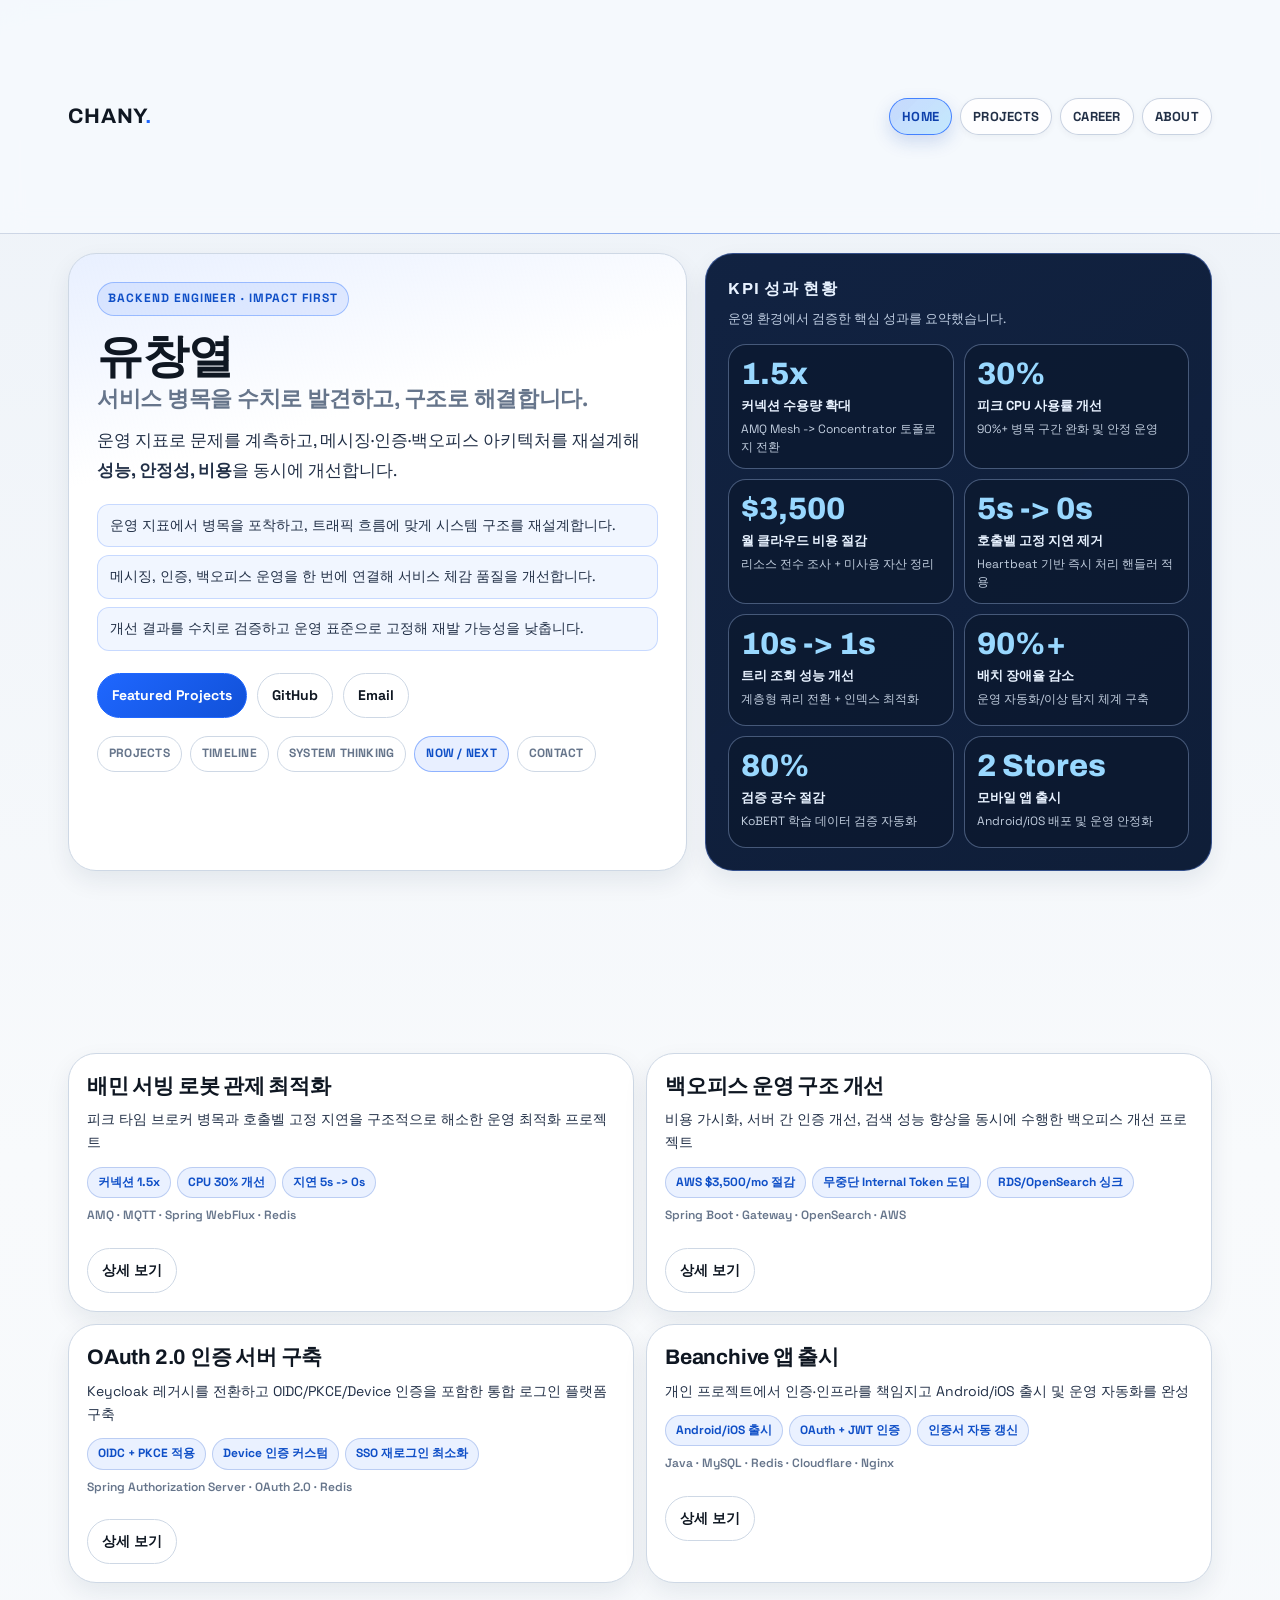
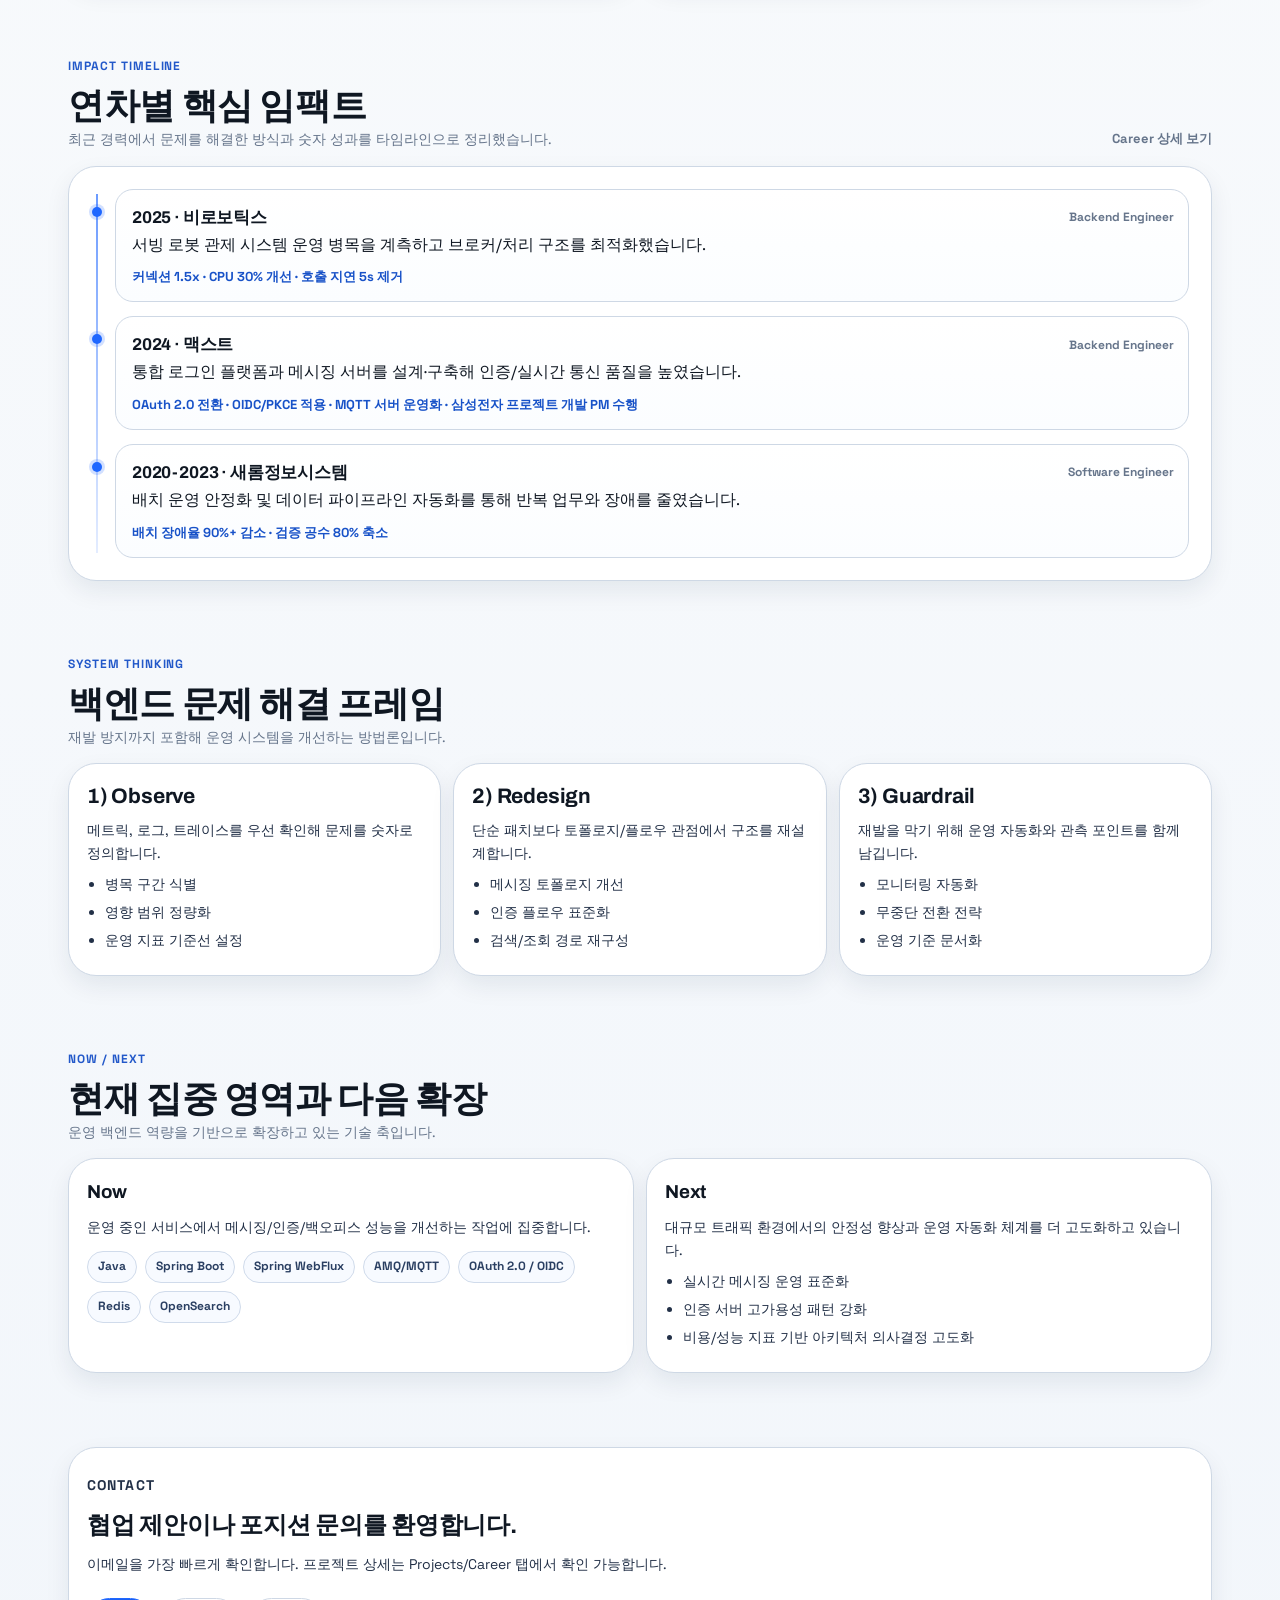
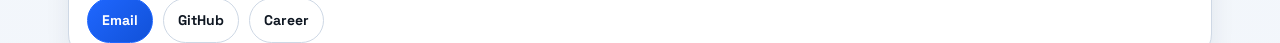
==== commit de6e5013: "feat: refine project summary and add maxt pm impact mentions" ====
--- a/index.html
+++ b/index.html
@@ -223,7 +223,7 @@
               <span class="when">Backend Engineer</span>
             </div>
             <p>통합 로그인 플랫폼과 메시징 서버를 설계·구축해 인증/실시간 통신 품질을 높였습니다.</p>
-            <p class="timeline-impact">OAuth 2.0 전환 · OIDC/PKCE 적용 · MQTT 서버 운영화</p>
+            <p class="timeline-impact">OAuth 2.0 전환 · OIDC/PKCE 적용 · MQTT 서버 운영화 · 삼성전자 프로젝트 개발 PM 수행</p>
           </li>
           <li class="timeline-item">
             <div class="timeline-title">
--- a/assets/style.css
+++ b/assets/style.css
@@ -655,7 +655,7 @@
 .stat-grid {
   margin-top: 14px;
   display: grid;
-  grid-template-columns: repeat(3, minmax(0, 1fr));
+  grid-template-columns: repeat(auto-fit, minmax(170px, 1fr));
   gap: 10px;
 }
 
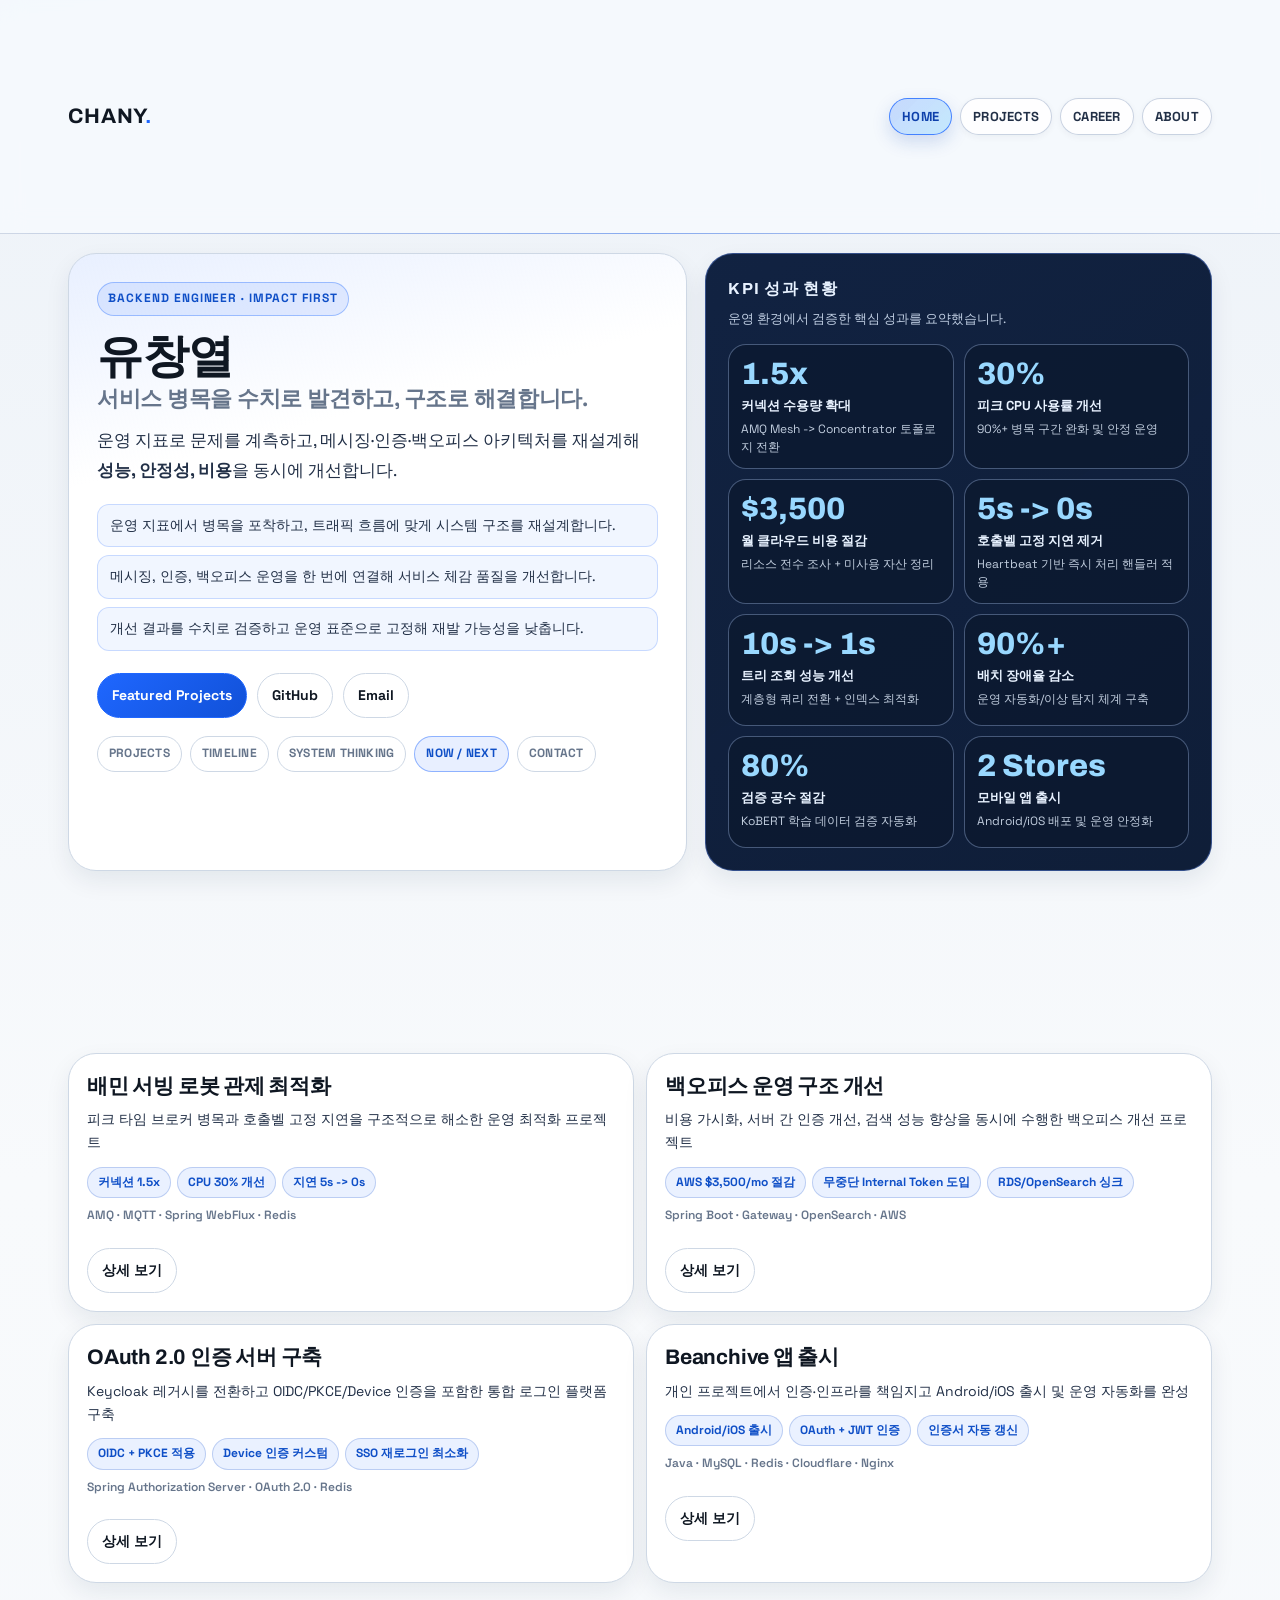
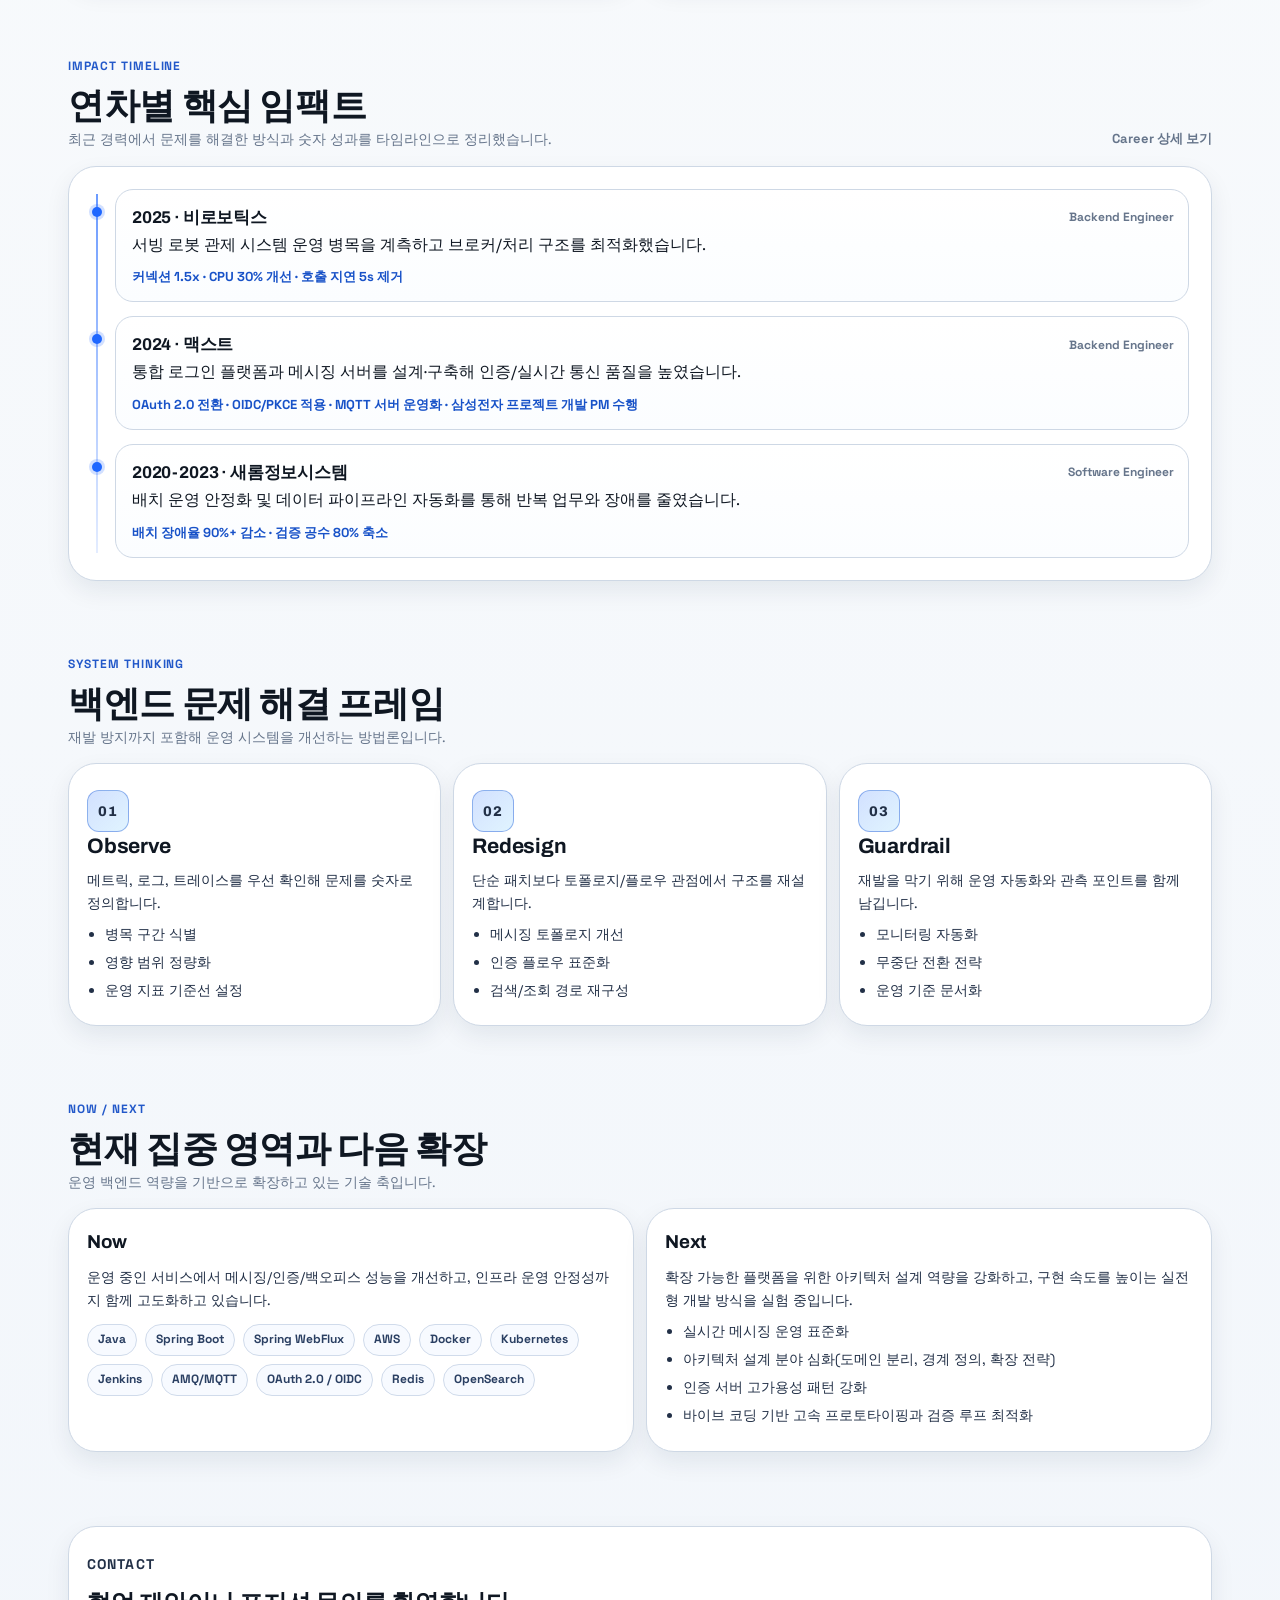
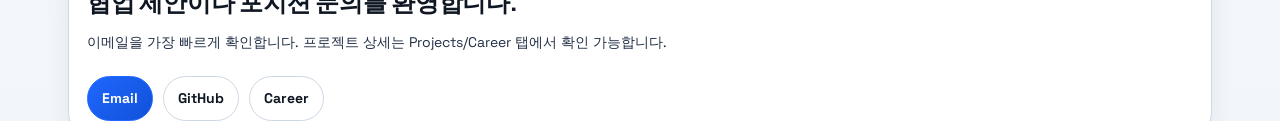
==== commit af219e13: "feat: update project header, pm leadership copy, and now-next stack sync" ====
--- a/index.html
+++ b/index.html
@@ -248,7 +248,8 @@
       </div>
       <div class="system-grid">
         <article class="system-card" data-animate="up">
-          <h3>1) Observe</h3>
+          <p class="frame-num" aria-label="1단계">01</p>
+          <h3>Observe</h3>
           <p>메트릭, 로그, 트레이스를 우선 확인해 문제를 숫자로 정의합니다.</p>
           <ul>
             <li>병목 구간 식별</li>
@@ -257,7 +258,8 @@
           </ul>
         </article>
         <article class="system-card" data-animate="up">
-          <h3>2) Redesign</h3>
+          <p class="frame-num" aria-label="2단계">02</p>
+          <h3>Redesign</h3>
           <p>단순 패치보다 토폴로지/플로우 관점에서 구조를 재설계합니다.</p>
           <ul>
             <li>메시징 토폴로지 개선</li>
@@ -266,7 +268,8 @@
           </ul>
         </article>
         <article class="system-card" data-animate="up">
-          <h3>3) Guardrail</h3>
+          <p class="frame-num" aria-label="3단계">03</p>
+          <h3>Guardrail</h3>
           <p>재발을 막기 위해 운영 자동화와 관측 포인트를 함께 남깁니다.</p>
           <ul>
             <li>모니터링 자동화</li>
@@ -288,11 +291,15 @@
       <div class="now-next">
         <article class="now-next-block" data-animate="left">
           <h3>Now</h3>
-          <p>운영 중인 서비스에서 메시징/인증/백오피스 성능을 개선하는 작업에 집중합니다.</p>
+          <p>운영 중인 서비스에서 메시징/인증/백오피스 성능을 개선하고, 인프라 운영 안정성까지 함께 고도화하고 있습니다.</p>
           <div class="stack-cloud">
             <span class="tag">Java</span>
             <span class="tag">Spring Boot</span>
             <span class="tag">Spring WebFlux</span>
+            <span class="tag">AWS</span>
+            <span class="tag">Docker</span>
+            <span class="tag">Kubernetes</span>
+            <span class="tag">Jenkins</span>
             <span class="tag">AMQ/MQTT</span>
             <span class="tag">OAuth 2.0 / OIDC</span>
             <span class="tag">Redis</span>
@@ -301,11 +308,12 @@
         </article>
         <article class="now-next-block" data-animate="right">
           <h3>Next</h3>
-          <p>대규모 트래픽 환경에서의 안정성 향상과 운영 자동화 체계를 더 고도화하고 있습니다.</p>
+          <p>확장 가능한 플랫폼을 위한 아키텍처 설계 역량을 강화하고, 구현 속도를 높이는 실전형 개발 방식을 실험 중입니다.</p>
           <ul>
             <li>실시간 메시징 운영 표준화</li>
+            <li>아키텍처 설계 분야 심화(도메인 분리, 경계 정의, 확장 전략)</li>
             <li>인증 서버 고가용성 패턴 강화</li>
-            <li>비용/성능 지표 기반 아키텍처 의사결정 고도화</li>
+            <li>바이브 코딩 기반 고속 프로토타이핑과 검증 루프 최적화</li>
           </ul>
         </article>
       </div>
--- a/assets/style.css
+++ b/assets/style.css
@@ -610,6 +610,22 @@
   min-height: 190px;
 }
 
+.frame-num {
+  display: inline-flex;
+  align-items: center;
+  justify-content: center;
+  width: 42px;
+  height: 42px;
+  border-radius: 12px;
+  border: 1px solid rgba(20, 86, 209, 0.4);
+  background: linear-gradient(135deg, rgba(31, 103, 255, 0.2), rgba(0, 163, 255, 0.12));
+  color: #134abf;
+  font-family: 'Archivo', sans-serif;
+  font-size: 15px;
+  font-weight: 800;
+  letter-spacing: 0.06em;
+}
+
 .now-next {
   display: grid;
   grid-template-columns: repeat(2, minmax(0, 1fr));
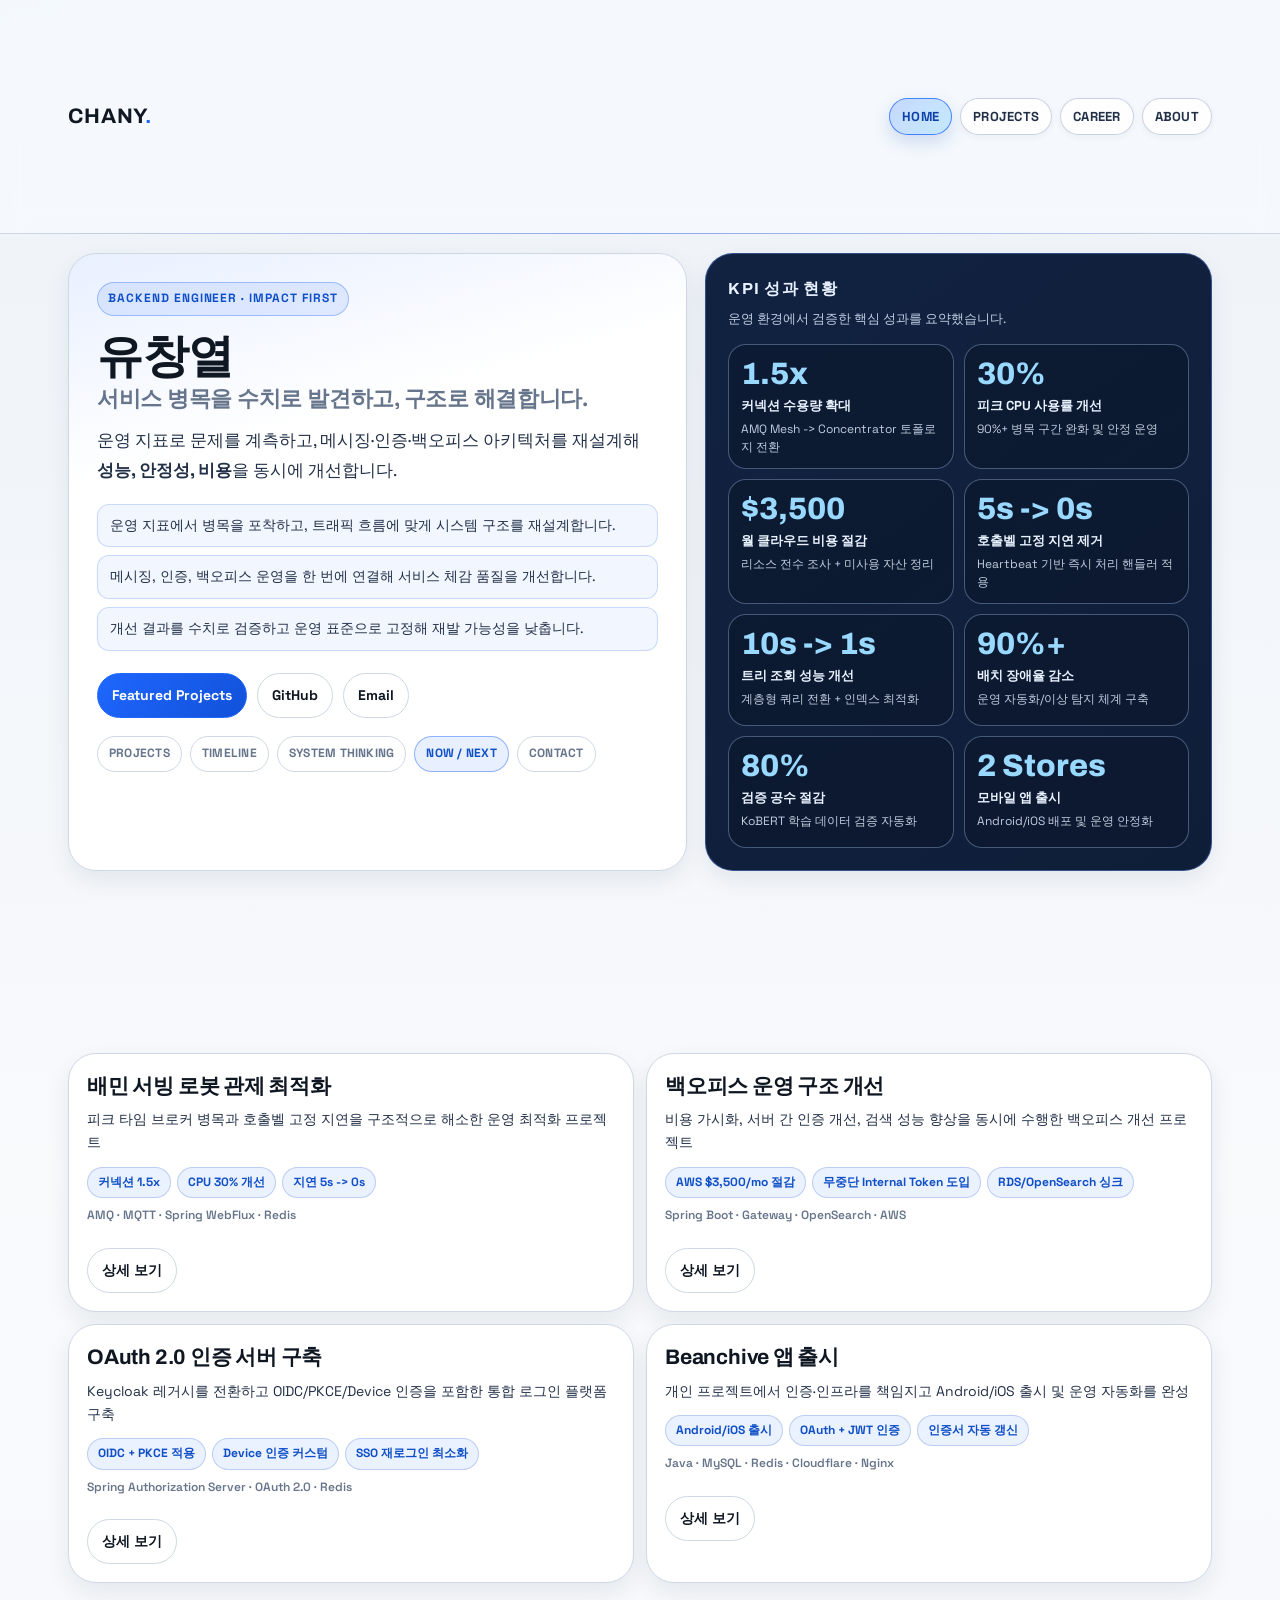
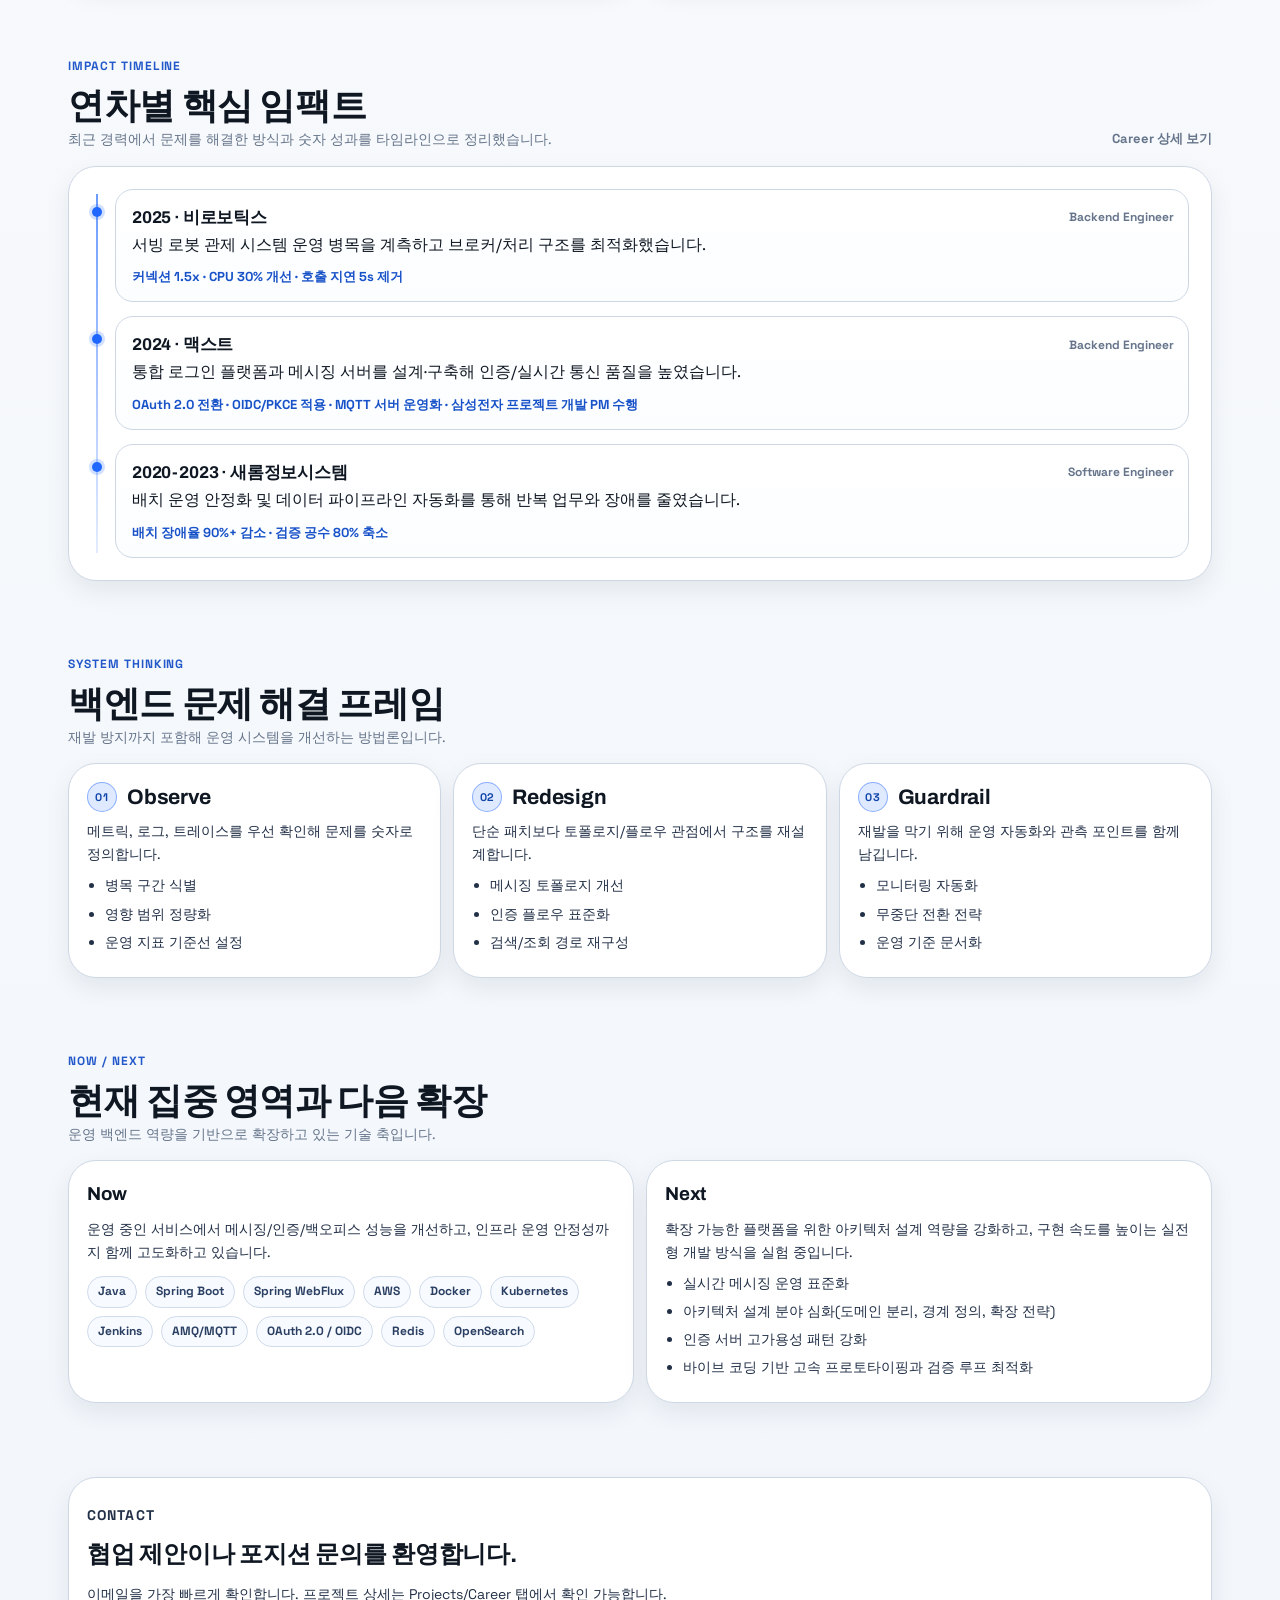
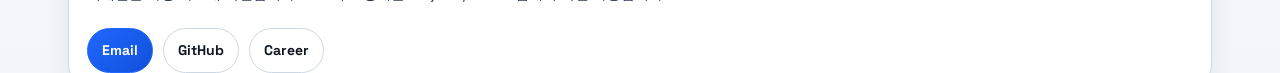
==== commit 5a5e50d2: "fix: align system-frame numbering style" ====
--- a/index.html
+++ b/index.html
@@ -248,8 +248,10 @@
       </div>
       <div class="system-grid">
         <article class="system-card" data-animate="up">
-          <p class="frame-num" aria-label="1단계">01</p>
-          <h3>Observe</h3>
+          <header class="frame-head">
+            <span class="frame-num" aria-label="1단계">01</span>
+            <h3>Observe</h3>
+          </header>
           <p>메트릭, 로그, 트레이스를 우선 확인해 문제를 숫자로 정의합니다.</p>
           <ul>
             <li>병목 구간 식별</li>
@@ -258,8 +260,10 @@
           </ul>
         </article>
         <article class="system-card" data-animate="up">
-          <p class="frame-num" aria-label="2단계">02</p>
-          <h3>Redesign</h3>
+          <header class="frame-head">
+            <span class="frame-num" aria-label="2단계">02</span>
+            <h3>Redesign</h3>
+          </header>
           <p>단순 패치보다 토폴로지/플로우 관점에서 구조를 재설계합니다.</p>
           <ul>
             <li>메시징 토폴로지 개선</li>
@@ -268,8 +272,10 @@
           </ul>
         </article>
         <article class="system-card" data-animate="up">
-          <p class="frame-num" aria-label="3단계">03</p>
-          <h3>Guardrail</h3>
+          <header class="frame-head">
+            <span class="frame-num" aria-label="3단계">03</span>
+            <h3>Guardrail</h3>
+          </header>
           <p>재발을 막기 위해 운영 자동화와 관측 포인트를 함께 남깁니다.</p>
           <ul>
             <li>모니터링 자동화</li>
--- a/assets/style.css
+++ b/assets/style.css
@@ -610,20 +610,32 @@
   min-height: 190px;
 }
 
+.frame-head {
+  display: flex;
+  align-items: center;
+  gap: 10px;
+  margin-bottom: 8px;
+}
+
 .frame-num {
   display: inline-flex;
   align-items: center;
   justify-content: center;
-  width: 42px;
-  height: 42px;
-  border-radius: 12px;
-  border: 1px solid rgba(20, 86, 209, 0.4);
-  background: linear-gradient(135deg, rgba(31, 103, 255, 0.2), rgba(0, 163, 255, 0.12));
-  color: #134abf;
-  font-family: 'Archivo', sans-serif;
-  font-size: 15px;
+  width: 30px;
+  height: 30px;
+  border-radius: 50%;
+  border: 1px solid color-mix(in srgb, var(--accent) 45%, transparent);
+  background: color-mix(in srgb, var(--accent) 14%, transparent);
+  color: #0f44a9;
+  font-family: 'Space Grotesk', sans-serif;
+  font-size: 11px;
   font-weight: 800;
-  letter-spacing: 0.06em;
+  letter-spacing: 0.05em;
+  line-height: 1;
+}
+
+.system-card h3 {
+  margin: 0;
 }
 
 .now-next {
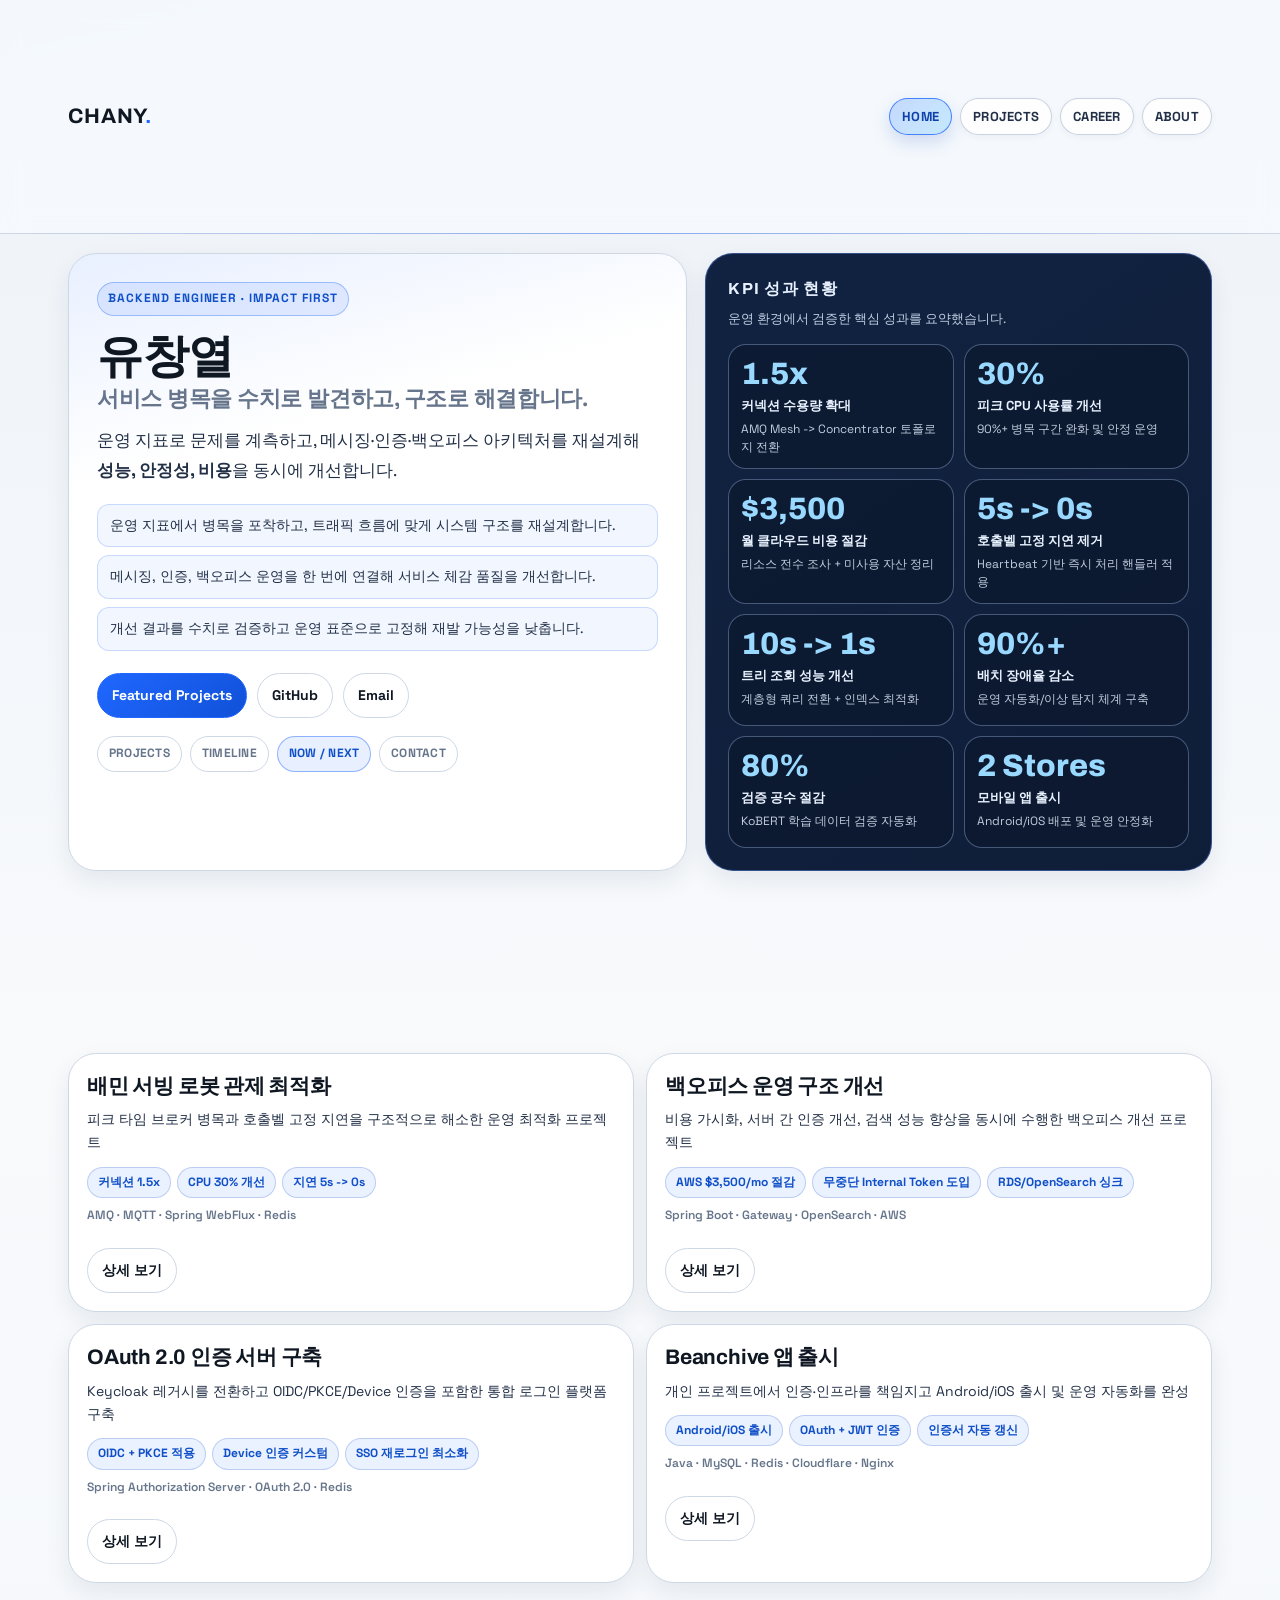
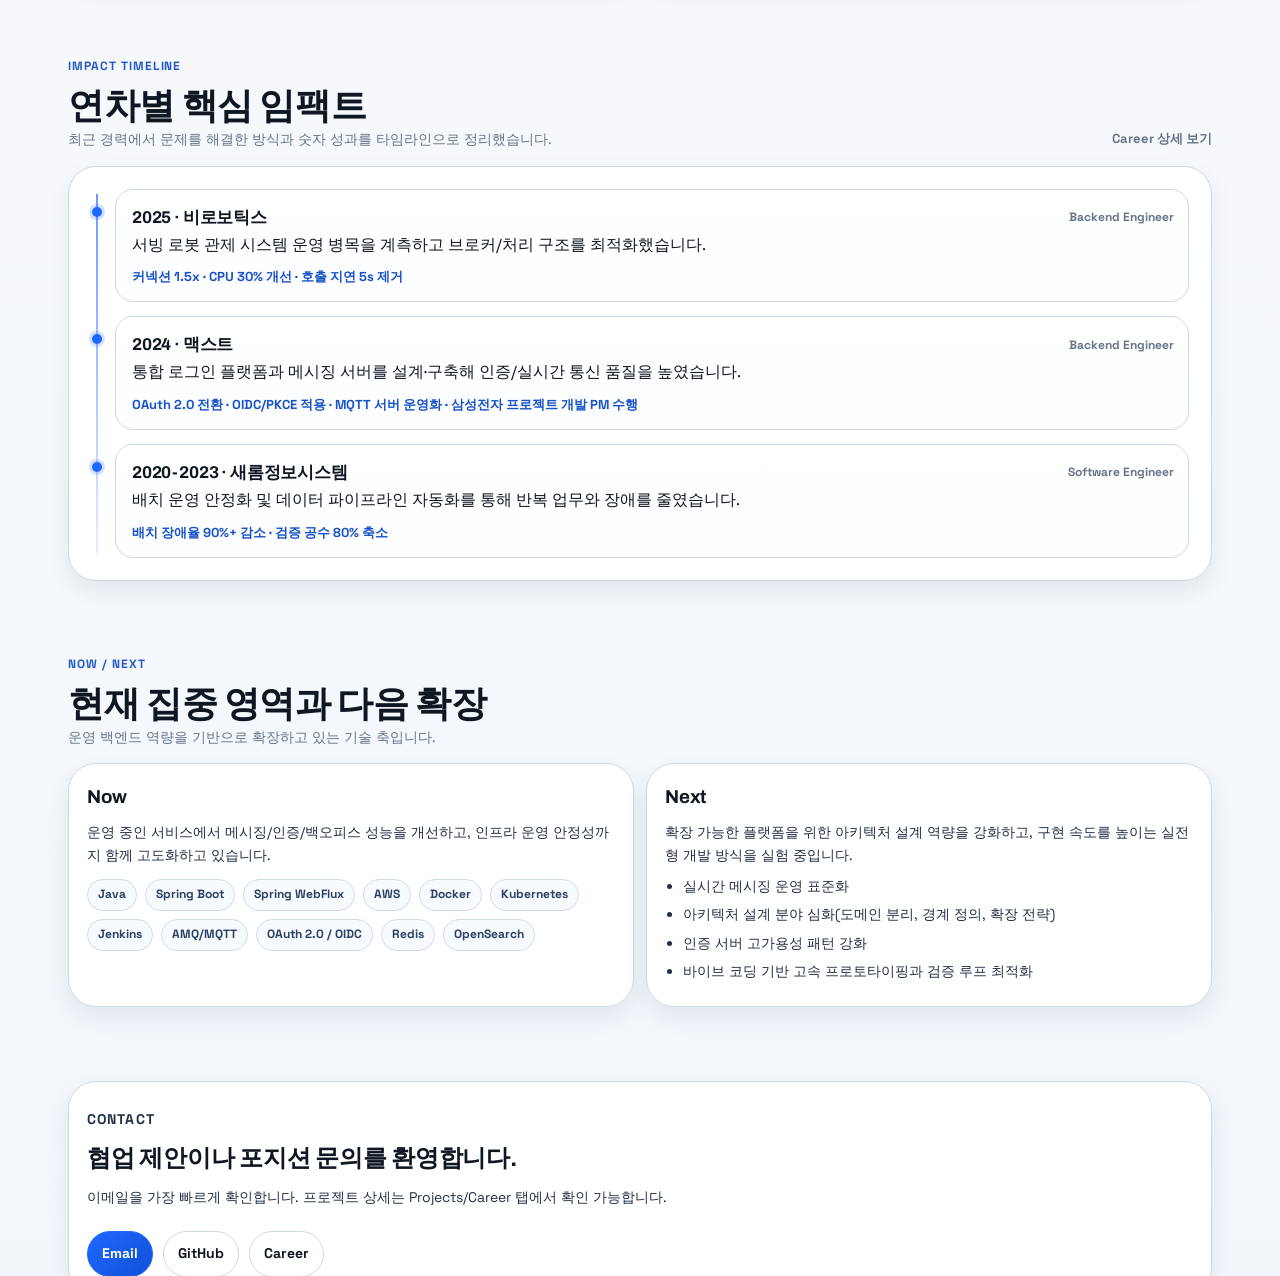
==== commit 838619e5: "chore: remove home and about framework sections" ====
--- a/index.html
+++ b/index.html
@@ -81,7 +81,6 @@
         <nav class="section-jump" aria-label="홈 섹션 이동">
           <a data-section-link="true" href="#featured-projects">Projects</a>
           <a data-section-link="true" href="#impact-timeline">Timeline</a>
-          <a data-section-link="true" href="#system-thinking">System Thinking</a>
           <a data-section-link="true" href="#now-next">Now / Next</a>
           <a data-section-link="true" href="#contact">Contact</a>
         </nav>
@@ -237,55 +236,6 @@
       </div>
     </section>
 
-    <span id="about" class="anchor-target" aria-hidden="true"></span>
-    <section class="section" id="system-thinking" data-section="true">
-      <div class="section-head" data-animate="up">
-        <div>
-          <p class="section-label">System Thinking</p>
-          <h2>백엔드 문제 해결 프레임</h2>
-          <p class="sub">재발 방지까지 포함해 운영 시스템을 개선하는 방법론입니다.</p>
-        </div>
-      </div>
-      <div class="system-grid">
-        <article class="system-card" data-animate="up">
-          <header class="frame-head">
-            <span class="frame-num" aria-label="1단계">01</span>
-            <h3>Observe</h3>
-          </header>
-          <p>메트릭, 로그, 트레이스를 우선 확인해 문제를 숫자로 정의합니다.</p>
-          <ul>
-            <li>병목 구간 식별</li>
-            <li>영향 범위 정량화</li>
-            <li>운영 지표 기준선 설정</li>
-          </ul>
-        </article>
-        <article class="system-card" data-animate="up">
-          <header class="frame-head">
-            <span class="frame-num" aria-label="2단계">02</span>
-            <h3>Redesign</h3>
-          </header>
-          <p>단순 패치보다 토폴로지/플로우 관점에서 구조를 재설계합니다.</p>
-          <ul>
-            <li>메시징 토폴로지 개선</li>
-            <li>인증 플로우 표준화</li>
-            <li>검색/조회 경로 재구성</li>
-          </ul>
-        </article>
-        <article class="system-card" data-animate="up">
-          <header class="frame-head">
-            <span class="frame-num" aria-label="3단계">03</span>
-            <h3>Guardrail</h3>
-          </header>
-          <p>재발을 막기 위해 운영 자동화와 관측 포인트를 함께 남깁니다.</p>
-          <ul>
-            <li>모니터링 자동화</li>
-            <li>무중단 전환 전략</li>
-            <li>운영 기준 문서화</li>
-          </ul>
-        </article>
-      </div>
-    </section>
-
     <section class="section" id="now-next" data-section="true">
       <div class="section-head" data-animate="up">
         <div>
--- a/assets/style.css
+++ b/assets/style.css
@@ -411,6 +411,22 @@
   line-height: 1.2;
 }
 
+.problem-flow {
+  display: inline-flex;
+  align-items: center;
+  gap: 8px 10px;
+  flex-wrap: wrap;
+}
+
+.problem-arrow {
+  display: inline-flex;
+  align-items: center;
+  justify-content: center;
+  color: #4f6d9f;
+  font-size: 15px;
+  margin: 0 1px;
+}
+
 .section-label {
   margin-bottom: 8px;
   color: #2258c9;
